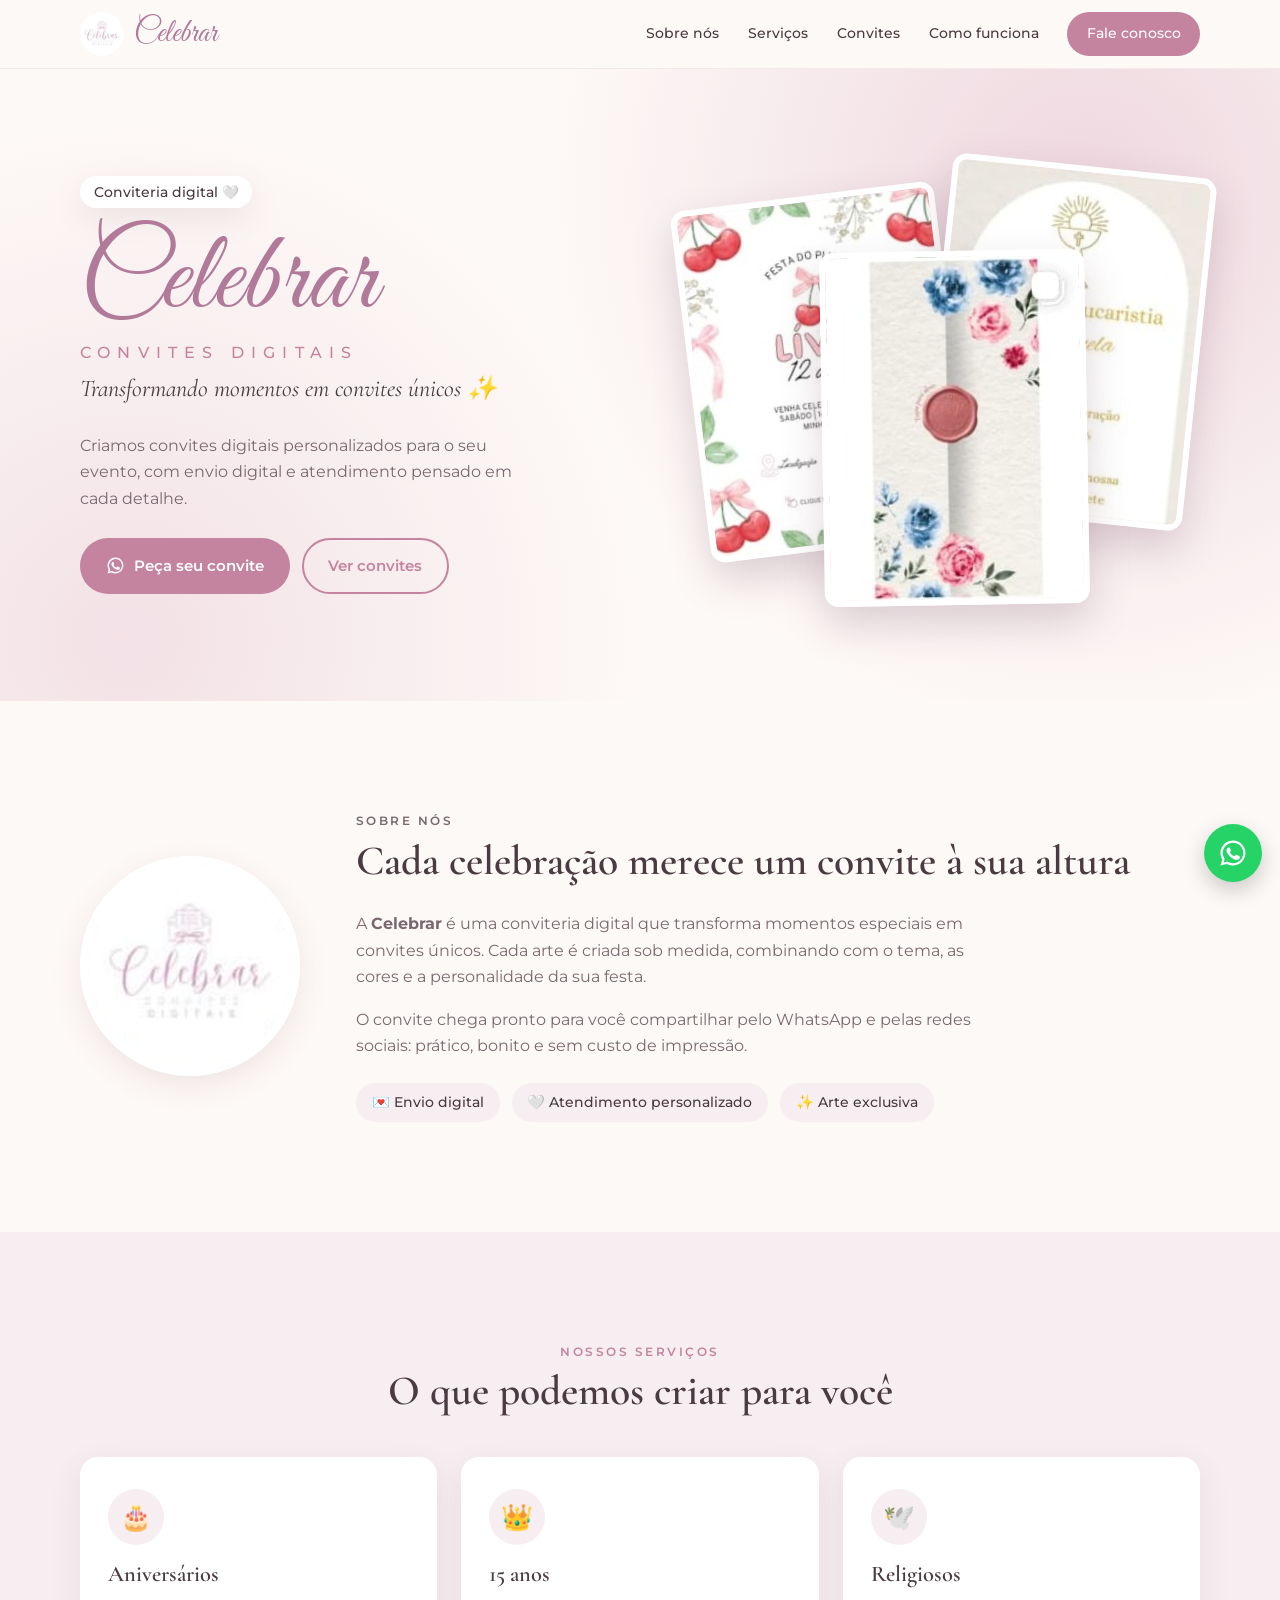
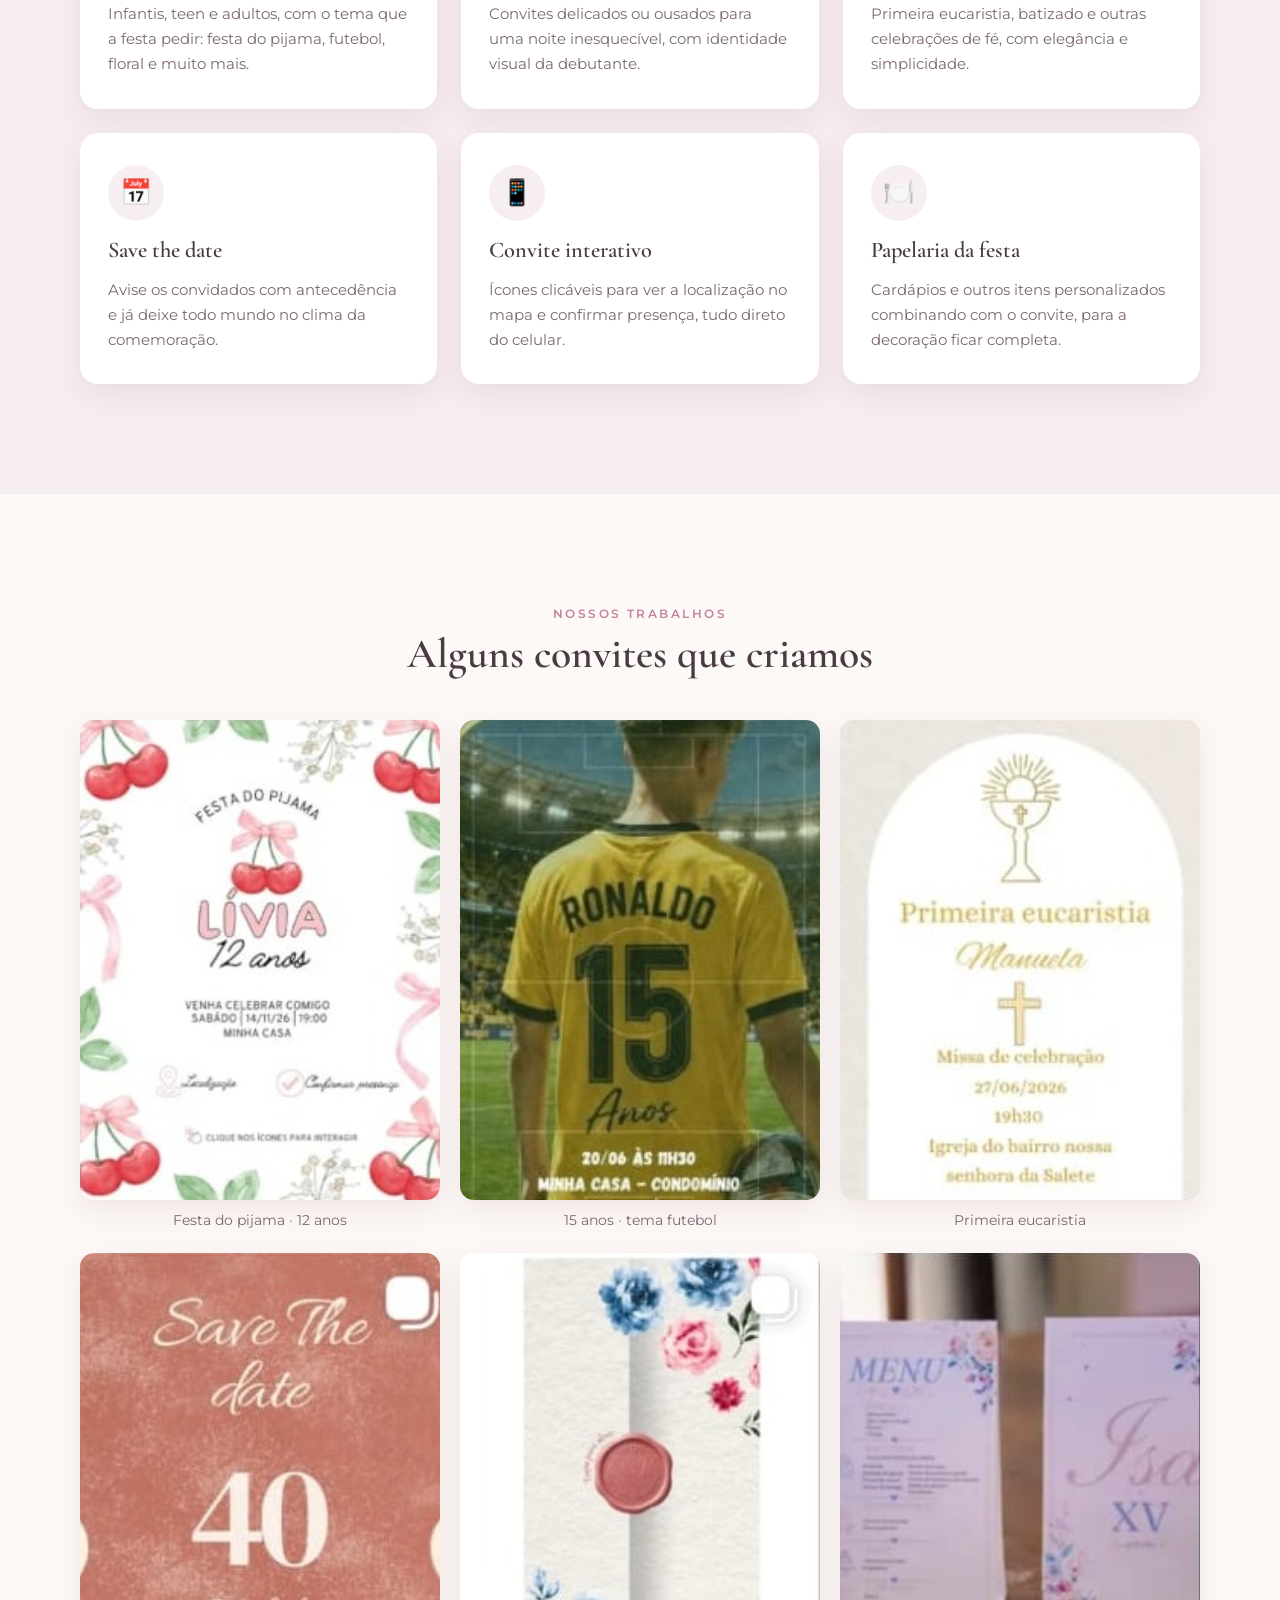
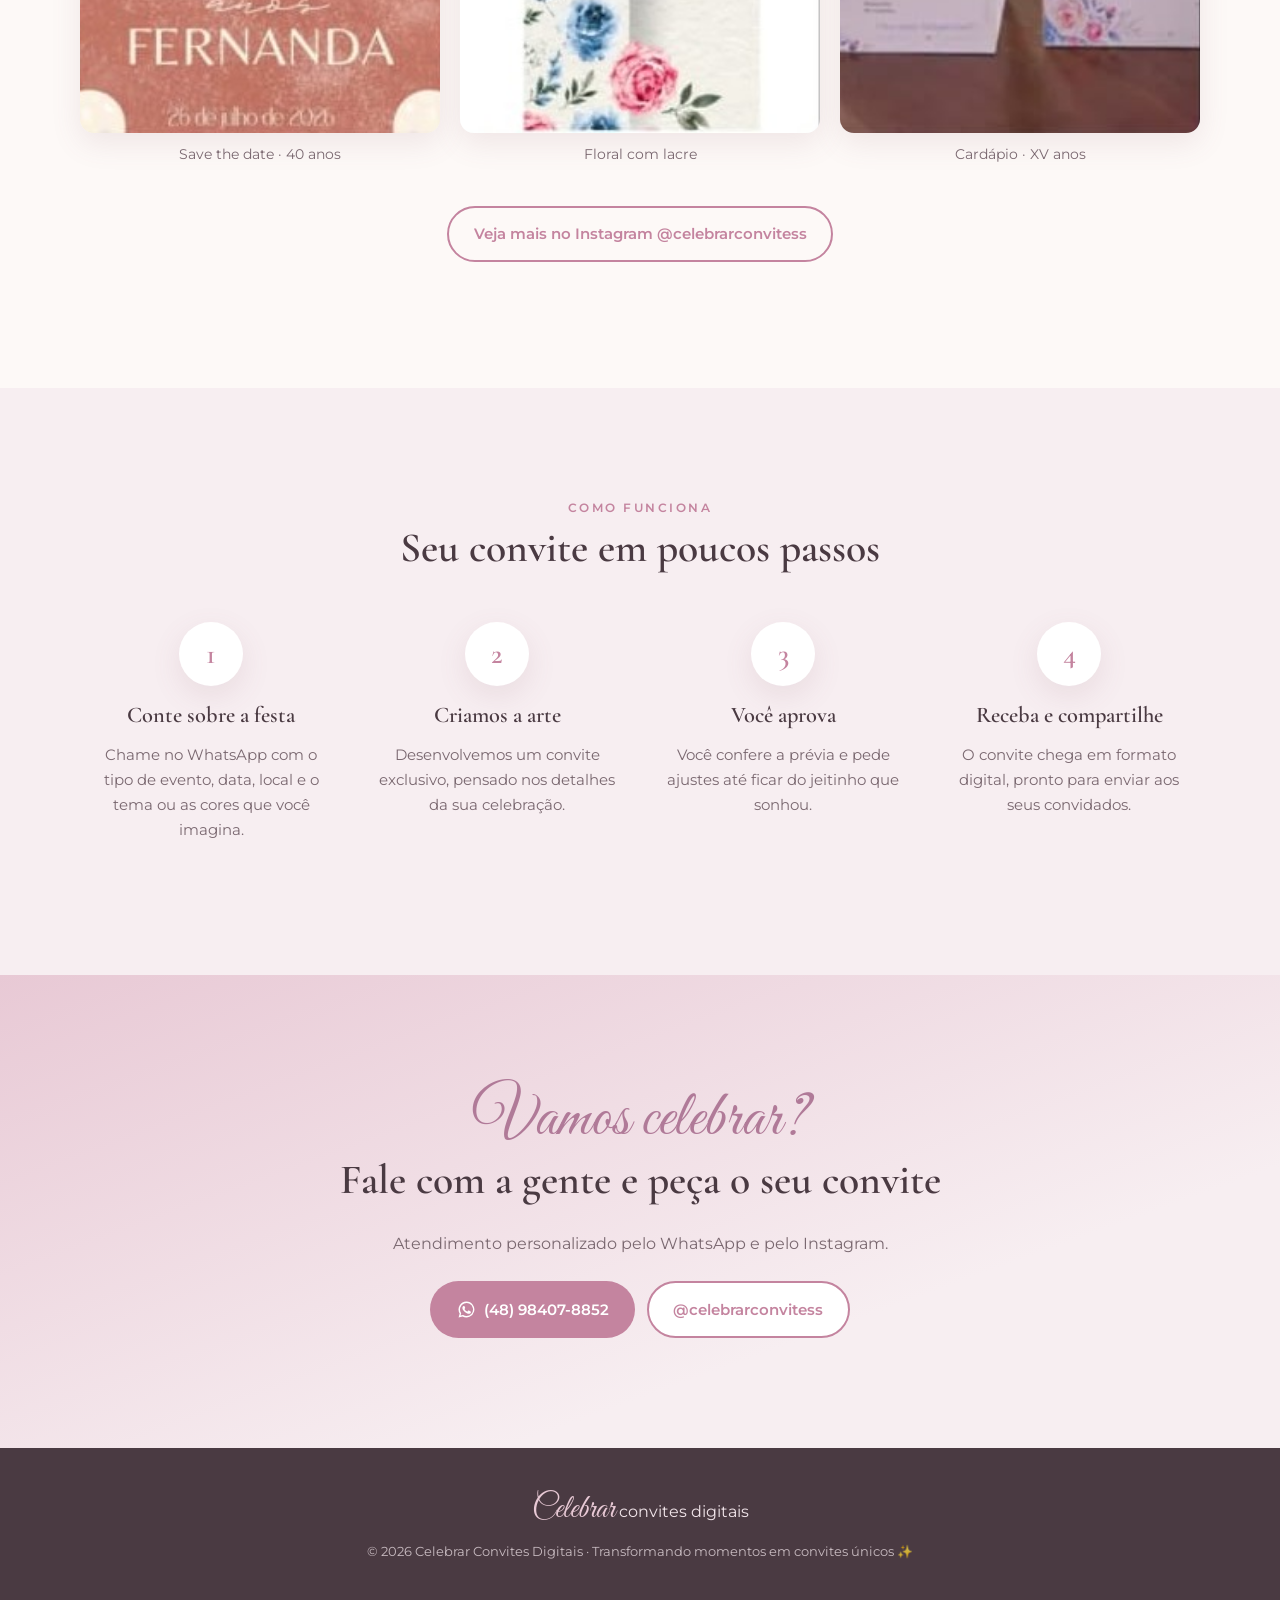
==== public/index.html @ 7afb7ab9 "Configura publicação na Cloudflare Move o site para public/ e adiciona wrangler.jsonc para servir os" ====
<!doctype html>
<html lang="pt-BR">
<head>
  <meta charset="utf-8">
  <meta name="viewport" content="width=device-width, initial-scale=1">
  <title>Celebrar Convites Digitais | Conviteria digital</title>
  <meta name="description" content="Celebrar Convites Digitais: transformando momentos em convites únicos. Convites digitais personalizados para aniversários, 15 anos, primeira eucaristia, save the date e mais. Envio digital e atendimento personalizado.">
  <meta property="og:title" content="Celebrar Convites Digitais">
  <meta property="og:description" content="Transformando momentos em convites únicos ✨ Envio digital | atendimento personalizado.">
  <meta property="og:image" content="assets/img/logo.jpg">
  <meta name="theme-color" content="#f7eef1">
  <link rel="icon" href="assets/img/logo.jpg">
  <link rel="preconnect" href="https://fonts.googleapis.com">
  <link rel="preconnect" href="https://fonts.gstatic.com" crossorigin>
  <link href="https://fonts.googleapis.com/css2?family=Great+Vibes&family=Cormorant+Garamond:ital,wght@0,500;0,600;1,500&family=Montserrat:wght@400;500;600&display=swap" rel="stylesheet">
  <link rel="stylesheet" href="assets/css/style.css">
</head>
<body>

<header class="topo" id="topo">
  <div class="container topo__inner">
    <a href="#inicio" class="marca" aria-label="Celebrar Convites Digitais - início">
      <img src="assets/img/logo.jpg" alt="" width="44" height="44">
      <span>Celebrar</span>
    </a>
    <button class="menu-btn" aria-label="Abrir menu" aria-expanded="false" aria-controls="menu">
      <span></span><span></span><span></span>
    </button>
    <nav id="menu" class="menu">
      <a href="#sobre">Sobre nós</a>
      <a href="#servicos">Serviços</a>
      <a href="#galeria">Convites</a>
      <a href="#como-funciona">Como funciona</a>
      <a href="#contato" class="btn btn--pequeno">Fale conosco</a>
    </nav>
  </div>
</header>

<main>

  <!-- INÍCIO -->
  <section class="hero" id="inicio">
    <div class="container hero__inner">
      <div class="hero__texto">
        <p class="selo">Conviteria digital 🤍</p>
        <h1>
          <span class="script">Celebrar</span>
          <span class="hero__sub">convites digitais</span>
        </h1>
        <p class="hero__frase">Transformando momentos em convites únicos ✨</p>
        <p class="hero__desc">Criamos convites digitais personalizados para o seu evento, com envio digital e atendimento pensado em cada detalhe.</p>
        <div class="hero__acoes">
          <a class="btn btn--whats js-whats" href="https://wa.me/5548984078852" target="_blank" rel="noopener">
            <svg viewBox="0 0 24 24" aria-hidden="true"><path d="M12 2a10 10 0 0 0-8.6 15.1L2 22l5-1.3A10 10 0 1 0 12 2Zm0 18.2a8.2 8.2 0 0 1-4.2-1.2l-.3-.2-3 .8.8-2.9-.2-.3A8.2 8.2 0 1 1 12 20.2Zm4.5-6.1c-.2-.1-1.5-.7-1.7-.8s-.4-.1-.6.1-.7.8-.8 1-.3.2-.5.1a6.7 6.7 0 0 1-3.3-2.9c-.3-.4.2-.4.7-1.4.1-.2 0-.3 0-.4l-.8-1.8c-.2-.5-.4-.4-.6-.4h-.5a1 1 0 0 0-.7.3 3 3 0 0 0-.9 2.2 5.2 5.2 0 0 0 1.1 2.7 11.8 11.8 0 0 0 4.5 4c1.7.7 2.3.8 3.2.6a2.7 2.7 0 0 0 1.8-1.2 2.2 2.2 0 0 0 .1-1.3c0-.1-.2-.2-.4-.3Z"/></svg>
            Peça seu convite
          </a>
          <a class="btn btn--contorno" href="#galeria">Ver convites</a>
        </div>
      </div>
      <div class="hero__visual" aria-hidden="true">
        <img class="hero__card hero__card--1" src="assets/img/festa-pijama-livia.jpg" alt="">
        <img class="hero__card hero__card--2" src="assets/img/eucaristia-manuela.jpg" alt="">
        <img class="hero__card hero__card--3" src="assets/img/convite-floral-lacre.jpg" alt="">
      </div>
    </div>
  </section>

  <!-- SOBRE -->
  <section class="secao" id="sobre">
    <div class="container sobre">
      <img class="sobre__logo" src="assets/img/logo.jpg" alt="Logo Celebrar Convites Digitais" width="220" height="220">
      <div>
        <p class="sobretitulo">Sobre nós</p>
        <h2>Cada celebração merece um convite à sua altura</h2>
        <p>A <strong>Celebrar</strong> é uma conviteria digital que transforma momentos especiais em convites únicos. Cada arte é criada sob medida, combinando com o tema, as cores e a personalidade da sua festa.</p>
        <p>O convite chega pronto para você compartilhar pelo WhatsApp e pelas redes sociais: prático, bonito e sem custo de impressão.</p>
        <ul class="destaques">
          <li><span>💌</span> Envio digital</li>
          <li><span>🤍</span> Atendimento personalizado</li>
          <li><span>✨</span> Arte exclusiva</li>
        </ul>
      </div>
    </div>
  </section>

  <!-- SERVIÇOS -->
  <section class="secao secao--rosa" id="servicos">
    <div class="container">
      <p class="sobretitulo centro">Nossos serviços</p>
      <h2 class="centro">O que podemos criar para você</h2>
      <div class="cards">
        <article class="card">
          <div class="card__icone">🎂</div>
          <h3>Aniversários</h3>
          <p>Infantis, teen e adultos, com o tema que a festa pedir: festa do pijama, futebol, floral e muito mais.</p>
        </article>
        <article class="card">
          <div class="card__icone">👑</div>
          <h3>15 anos</h3>
          <p>Convites delicados ou ousados para uma noite inesquecível, com identidade visual da debutante.</p>
        </article>
        <article class="card">
          <div class="card__icone">🕊️</div>
          <h3>Religiosos</h3>
          <p>Primeira eucaristia, batizado e outras celebrações de fé, com elegância e simplicidade.</p>
        </article>
        <article class="card">
          <div class="card__icone">📅</div>
          <h3>Save the date</h3>
          <p>Avise os convidados com antecedência e já deixe todo mundo no clima da comemoração.</p>
        </article>
        <article class="card">
          <div class="card__icone">📱</div>
          <h3>Convite interativo</h3>
          <p>Ícones clicáveis para ver a localização no mapa e confirmar presença, tudo direto do celular.</p>
        </article>
        <article class="card">
          <div class="card__icone">🍽️</div>
          <h3>Papelaria da festa</h3>
          <p>Cardápios e outros itens personalizados combinando com o convite, para a decoração ficar completa.</p>
        </article>
      </div>
    </div>
  </section>

  <!-- GALERIA -->
  <section class="secao" id="galeria">
    <div class="container">
      <p class="sobretitulo centro">Nossos trabalhos</p>
      <h2 class="centro">Alguns convites que criamos</h2>
      <div class="galeria">
        <figure><img src="assets/img/festa-pijama-livia.jpg" alt="Convite de festa do pijama da Lívia, 12 anos, com tema de cerejas e laços" loading="lazy"><figcaption>Festa do pijama · 12 anos</figcaption></figure>
        <figure><img src="assets/img/15-anos-futebol.jpg" alt="Convite de 15 anos com tema de futebol, camisa amarela número 15" loading="lazy"><figcaption>15 anos · tema futebol</figcaption></figure>
        <figure><img src="assets/img/eucaristia-manuela.jpg" alt="Convite de primeira eucaristia da Manuela em tons de dourado" loading="lazy"><figcaption>Primeira eucaristia</figcaption></figure>
        <figure><img src="assets/img/save-the-date-40-fernanda.jpg" alt="Save the date de 40 anos da Fernanda em tom terracota" loading="lazy"><figcaption>Save the date · 40 anos</figcaption></figure>
        <figure><img src="assets/img/convite-floral-lacre.jpg" alt="Convite floral com rosas azuis e rosas e lacre de cera" loading="lazy"><figcaption>Floral com lacre</figcaption></figure>
        <figure><img src="assets/img/menu-xv-isa.jpg" alt="Cardápio personalizado de festa de XV anos com flores" loading="lazy"><figcaption>Cardápio · XV anos</figcaption></figure>
      </div>
      <p class="centro galeria__mais">
        <a class="btn btn--contorno" href="https://www.instagram.com/celebrarconvitess/" target="_blank" rel="noopener">Veja mais no Instagram @celebrarconvitess</a>
      </p>
    </div>
  </section>

  <!-- COMO FUNCIONA -->
  <section class="secao secao--rosa" id="como-funciona">
    <div class="container">
      <p class="sobretitulo centro">Como funciona</p>
      <h2 class="centro">Seu convite em poucos passos</h2>
      <ol class="passos">
        <li>
          <span class="passos__num">1</span>
          <h3>Conte sobre a festa</h3>
          <p>Chame no WhatsApp com o tipo de evento, data, local e o tema ou as cores que você imagina.</p>
        </li>
        <li>
          <span class="passos__num">2</span>
          <h3>Criamos a arte</h3>
          <p>Desenvolvemos um convite exclusivo, pensado nos detalhes da sua celebração.</p>
        </li>
        <li>
          <span class="passos__num">3</span>
          <h3>Você aprova</h3>
          <p>Você confere a prévia e pede ajustes até ficar do jeitinho que sonhou.</p>
        </li>
        <li>
          <span class="passos__num">4</span>
          <h3>Receba e compartilhe</h3>
          <p>O convite chega em formato digital, pronto para enviar aos seus convidados.</p>
        </li>
      </ol>
    </div>
  </section>

  <!-- CONTATO -->
  <section class="secao contato" id="contato">
    <div class="container contato__inner">
      <span class="script contato__script">Vamos celebrar?</span>
      <h2>Fale com a gente e peça o seu convite</h2>
      <p>Atendimento personalizado pelo WhatsApp e pelo Instagram.</p>
      <div class="contato__acoes">
        <a class="btn btn--whats js-whats" href="https://wa.me/5548984078852" target="_blank" rel="noopener">
          <svg viewBox="0 0 24 24" aria-hidden="true"><path d="M12 2a10 10 0 0 0-8.6 15.1L2 22l5-1.3A10 10 0 1 0 12 2Zm0 18.2a8.2 8.2 0 0 1-4.2-1.2l-.3-.2-3 .8.8-2.9-.2-.3A8.2 8.2 0 1 1 12 20.2Zm4.5-6.1c-.2-.1-1.5-.7-1.7-.8s-.4-.1-.6.1-.7.8-.8 1-.3.2-.5.1a6.7 6.7 0 0 1-3.3-2.9c-.3-.4.2-.4.7-1.4.1-.2 0-.3 0-.4l-.8-1.8c-.2-.5-.4-.4-.6-.4h-.5a1 1 0 0 0-.7.3 3 3 0 0 0-.9 2.2 5.2 5.2 0 0 0 1.1 2.7 11.8 11.8 0 0 0 4.5 4c1.7.7 2.3.8 3.2.6a2.7 2.7 0 0 0 1.8-1.2 2.2 2.2 0 0 0 .1-1.3c0-.1-.2-.2-.4-.3Z"/></svg>
          (48) 98407-8852
        </a>
        <a class="btn btn--contorno" href="https://www.instagram.com/celebrarconvitess/" target="_blank" rel="noopener">@celebrarconvitess</a>
      </div>
    </div>
  </section>

</main>

<footer class="rodape">
  <div class="container">
    <p><span class="script">Celebrar</span> convites digitais</p>
    <p class="rodape__peq">© <span id="ano">2026</span> Celebrar Convites Digitais · Transformando momentos em convites únicos ✨</p>
  </div>
</footer>

<a class="whats-flutuante js-whats" href="https://wa.me/5548984078852" target="_blank" rel="noopener" aria-label="Fale conosco pelo WhatsApp">
  <svg viewBox="0 0 24 24" aria-hidden="true"><path d="M12 2a10 10 0 0 0-8.6 15.1L2 22l5-1.3A10 10 0 1 0 12 2Zm0 18.2a8.2 8.2 0 0 1-4.2-1.2l-.3-.2-3 .8.8-2.9-.2-.3A8.2 8.2 0 1 1 12 20.2Zm4.5-6.1c-.2-.1-1.5-.7-1.7-.8s-.4-.1-.6.1-.7.8-.8 1-.3.2-.5.1a6.7 6.7 0 0 1-3.3-2.9c-.3-.4.2-.4.7-1.4.1-.2 0-.3 0-.4l-.8-1.8c-.2-.5-.4-.4-.6-.4h-.5a1 1 0 0 0-.7.3 3 3 0 0 0-.9 2.2 5.2 5.2 0 0 0 1.1 2.7 11.8 11.8 0 0 0 4.5 4c1.7.7 2.3.8 3.2.6a2.7 2.7 0 0 0 1.8-1.2 2.2 2.2 0 0 0 .1-1.3c0-.1-.2-.2-.4-.3Z"/></svg>
</a>

<div class="lightbox" hidden>
  <button class="lightbox__fechar" aria-label="Fechar">×</button>
  <img alt="">
</div>

<script src="assets/js/main.js"></script>
</body>
</html>
---- public/assets/css/style.css ----
:root {
  --creme: #fdf9f7;
  --rosa-claro: #f7eef1;
  --rosa: #e8c9d5;
  --rosa-forte: #c4849f;
  --lilas: #b07a98;
  --texto: #4a3a42;
  --texto-suave: #7a6870;
  --branco: #ffffff;
  --whats: #25d366;
  --sombra: 0 10px 30px rgba(140, 90, 110, .12);
  --raio: 18px;
  --fonte-script: "Great Vibes", cursive;
  --fonte-titulo: "Cormorant Garamond", Georgia, serif;
  --fonte-texto: "Montserrat", system-ui, sans-serif;
}

*, *::before, *::after { box-sizing: border-box; }
html { scroll-behavior: smooth; scroll-padding-top: 76px; }
body {
  margin: 0;
  font-family: var(--fonte-texto);
  color: var(--texto);
  background: var(--creme);
  line-height: 1.65;
  -webkit-font-smoothing: antialiased;
}
img { max-width: 100%; display: block; }
a { color: inherit; }
h1, h2, h3 { font-family: var(--fonte-titulo); font-weight: 600; line-height: 1.2; margin: 0 0 .6em; }
h2 { font-size: clamp(1.9rem, 4vw, 2.6rem); }
h3 { font-size: 1.4rem; }
p { margin: 0 0 1em; }

.container { width: min(1120px, 100% - 32px); margin-inline: auto; }
.centro { text-align: center; }
.script { font-family: var(--fonte-script); font-weight: 400; color: var(--lilas); }
.sobretitulo {
  text-transform: uppercase; letter-spacing: .2em; font-size: .78rem;
  font-weight: 600; color: var(--rosa-forte); margin-bottom: .4em;
}

/* Botões */
.btn {
  display: inline-flex; align-items: center; gap: .55em;
  padding: .9em 1.6em; border-radius: 999px; font-weight: 600; font-size: .95rem;
  text-decoration: none; border: 2px solid transparent; cursor: pointer;
  transition: transform .2s, box-shadow .2s, background .2s, color .2s;
}
.btn:hover { transform: translateY(-2px); box-shadow: var(--sombra); }
.btn svg { width: 1.25em; height: 1.25em; fill: currentColor; }
.btn--whats { background: var(--rosa-forte); color: var(--branco); }
.btn--whats:hover { background: var(--lilas); }
.btn--contorno { border-color: var(--rosa-forte); color: var(--rosa-forte); background: transparent; }
.btn--contorno:hover { background: var(--rosa-forte); color: var(--branco); }
.btn--pequeno { padding: .55em 1.2em; font-size: .85rem; background: var(--rosa-forte); color: var(--branco) !important; }

/* Topo */
.topo {
  position: sticky; top: 0; z-index: 50;
  background: rgba(253, 249, 247, .9); backdrop-filter: blur(10px);
  border-bottom: 1px solid rgba(196, 132, 159, .15);
}
.topo__inner { display: flex; align-items: center; justify-content: space-between; height: 68px; }
.marca { display: flex; align-items: center; gap: .6rem; text-decoration: none; }
.marca img { width: 44px; height: 44px; border-radius: 50%; object-fit: cover; }
.marca span { font-family: var(--fonte-script); font-size: 2rem; color: var(--lilas); line-height: 1; }
.menu { display: flex; align-items: center; gap: 1.8rem; }
.menu a { text-decoration: none; font-size: .9rem; font-weight: 500; }
.menu a:not(.btn):hover { color: var(--rosa-forte); }
.menu-btn { display: none; background: none; border: 0; padding: 8px; cursor: pointer; }
.menu-btn span { display: block; width: 24px; height: 2px; margin: 5px 0; background: var(--texto); transition: transform .25s, opacity .25s; }

/* Hero */
.hero {
  background:
    radial-gradient(circle at 85% 20%, rgba(232, 201, 213, .7), transparent 45%),
    radial-gradient(circle at 10% 90%, rgba(232, 201, 213, .5), transparent 40%),
    var(--creme);
  padding: clamp(48px, 8vw, 96px) 0;
  overflow: hidden;
}
.hero__inner { display: grid; grid-template-columns: 1.1fr 1fr; gap: 48px; align-items: center; }
.selo {
  display: inline-block; background: var(--branco); padding: .35em 1em; border-radius: 999px;
  font-size: .85rem; font-weight: 500; box-shadow: var(--sombra);
}
.hero h1 { margin: .2em 0 .3em; }
.hero h1 .script { display: block; font-size: clamp(4rem, 11vw, 7rem); line-height: 1; }
.hero__sub {
  display: block; font-family: var(--fonte-texto); font-size: clamp(.85rem, 2vw, 1rem);
  letter-spacing: .45em; text-transform: uppercase; color: var(--rosa-forte); font-weight: 500;
  margin-top: .3em;
}
.hero__frase { font-family: var(--fonte-titulo); font-style: italic; font-size: 1.5rem; }
.hero__desc { color: var(--texto-suave); max-width: 460px; }
.hero__acoes { display: flex; flex-wrap: wrap; gap: 12px; margin-top: 1.6em; }
.hero__visual { position: relative; height: 440px; }
.hero__card {
  position: absolute; width: 52%; border-radius: 14px; box-shadow: 0 18px 40px rgba(110, 70, 90, .22);
  border: 6px solid var(--branco); object-fit: cover; aspect-ratio: 3 / 4;
}
.hero__card--1 { left: 0; top: 30px; transform: rotate(-7deg); }
.hero__card--2 { right: 0; top: 0; transform: rotate(6deg); }
.hero__card--3 { left: 26%; bottom: 0; transform: rotate(-1deg); z-index: 2; }

/* Seções */
.secao { padding: clamp(64px, 9vw, 110px) 0; }
.secao--rosa { background: var(--rosa-claro); }

.sobre { display: grid; grid-template-columns: auto 1fr; gap: 56px; align-items: center; }
.sobre__logo { width: 220px; height: 220px; border-radius: 50%; object-fit: cover; box-shadow: var(--sombra); border: 8px solid var(--branco); }
.sobre p { color: var(--texto-suave); max-width: 620px; }
.destaques { list-style: none; padding: 0; margin: 1.5em 0 0; display: flex; flex-wrap: wrap; gap: 12px; }
.destaques li { background: var(--rosa-claro); padding: .5em 1.1em; border-radius: 999px; font-size: .9rem; font-weight: 500; }

.cards { display: grid; grid-template-columns: repeat(3, 1fr); gap: 24px; margin-top: 40px; }
.card {
  background: var(--branco); border-radius: var(--raio); padding: 32px 28px; box-shadow: var(--sombra);
  transition: transform .25s;
}
.card:hover { transform: translateY(-4px); }
.card__icone {
  width: 56px; height: 56px; display: grid; place-items: center; font-size: 1.6rem;
  border-radius: 50%; background: var(--rosa-claro); margin-bottom: 16px;
}
.card p { color: var(--texto-suave); font-size: .95rem; margin: 0; }

.galeria { display: grid; grid-template-columns: repeat(3, 1fr); gap: 20px; margin-top: 40px; }
.galeria figure { margin: 0; cursor: zoom-in; }
.galeria img {
  width: 100%; aspect-ratio: 3 / 4; object-fit: cover; border-radius: 14px;
  box-shadow: var(--sombra); transition: transform .3s;
}
.galeria figure:hover img { transform: scale(1.02); }
.galeria figcaption { text-align: center; font-size: .88rem; color: var(--texto-suave); margin-top: .7em; }
.galeria__mais { margin-top: 40px; }

.passos { list-style: none; padding: 0; margin: 40px 0 0; display: grid; grid-template-columns: repeat(4, 1fr); gap: 24px; counter-reset: p; }
.passos li { text-align: center; padding: 8px 12px; }
.passos__num {
  display: grid; place-items: center; width: 64px; height: 64px; margin: 0 auto 16px;
  border-radius: 50%; background: var(--branco); color: var(--rosa-forte);
  font-family: var(--fonte-titulo); font-size: 1.8rem; font-weight: 600; box-shadow: var(--sombra);
}
.passos p { color: var(--texto-suave); font-size: .95rem; }

.contato { text-align: center; background: linear-gradient(160deg, var(--rosa) 0%, var(--rosa-claro) 70%); }
.contato__script { display: block; font-size: clamp(2.8rem, 7vw, 4rem); line-height: 1.1; }
.contato p { color: var(--texto-suave); }
.contato__acoes { display: flex; flex-wrap: wrap; gap: 12px; justify-content: center; margin-top: 1.5em; }
.contato .btn--contorno { background: var(--branco); }
.contato .btn--contorno:hover { background: var(--rosa-forte); }

.rodape { background: var(--texto); color: #f2e6eb; text-align: center; padding: 36px 0; }
.rodape .script { color: var(--rosa); font-size: 2rem; }
.rodape p { margin: 0 0 .3em; }
.rodape__peq { font-size: .8rem; opacity: .75; }

.whats-flutuante {
  position: fixed; right: 18px; bottom: 18px; z-index: 60;
  width: 58px; height: 58px; border-radius: 50%; display: grid; place-items: center;
  background: var(--whats); box-shadow: 0 8px 22px rgba(0, 0, 0, .2); transition: transform .2s;
}
.whats-flutuante:hover { transform: scale(1.08); }
.whats-flutuante svg { width: 30px; height: 30px; fill: #fff; }

.lightbox {
  position: fixed; inset: 0; z-index: 100; background: rgba(40, 25, 32, .85);
  display: grid; place-items: center; padding: 24px;
}
.lightbox[hidden] { display: none; }
.lightbox img { max-height: 88vh; max-width: min(92vw, 520px); border-radius: 12px; }
.lightbox__fechar {
  position: absolute; top: 14px; right: 18px; background: none; border: 0; color: #fff;
  font-size: 2.6rem; line-height: 1; cursor: pointer;
}

/* Animação ao rolar */
.revelar { opacity: 0; transform: translateY(24px); transition: opacity .7s ease, transform .7s ease; }
.revelar.visivel { opacity: 1; transform: none; }
@media (prefers-reduced-motion: reduce) {
  html { scroll-behavior: auto; }
  .revelar { opacity: 1; transform: none; transition: none; }
}

/* Responsivo */
@media (max-width: 900px) {
  .hero__inner { grid-template-columns: 1fr; text-align: center; }
  .hero__desc { margin-inline: auto; }
  .hero__acoes { justify-content: center; }
  .hero__visual { height: 360px; max-width: 420px; width: 100%; margin-inline: auto; }
  .sobre { grid-template-columns: 1fr; text-align: center; gap: 32px; }
  .sobre__logo { margin-inline: auto; width: 180px; height: 180px; }
  .sobre p { margin-inline: auto; }
  .destaques { justify-content: center; }
  .cards { grid-template-columns: repeat(2, 1fr); }
  .passos { grid-template-columns: repeat(2, 1fr); }
}
@media (max-width: 760px) {
  .menu-btn { display: block; }
  .menu {
    position: absolute; top: 68px; left: 0; right: 0; flex-direction: column; gap: 0;
    background: var(--creme); border-bottom: 1px solid rgba(196, 132, 159, .2);
    padding: 8px 16px 20px; display: none;
  }
  .menu.aberto { display: flex; }
  .menu a { padding: 12px 0; width: 100%; text-align: center; }
  .menu .btn--pequeno { width: auto; margin-top: 8px; padding: .7em 1.6em; }
  .menu-btn[aria-expanded="true"] span:nth-child(1) { transform: translateY(7px) rotate(45deg); }
  .menu-btn[aria-expanded="true"] span:nth-child(2) { opacity: 0; }
  .menu-btn[aria-expanded="true"] span:nth-child(3) { transform: translateY(-7px) rotate(-45deg); }
}
@media (max-width: 560px) {
  .cards { grid-template-columns: 1fr; }
  .galeria { grid-template-columns: repeat(2, 1fr); gap: 12px; }
  .passos { grid-template-columns: 1fr; }
  .hero__visual { height: 300px; }
}
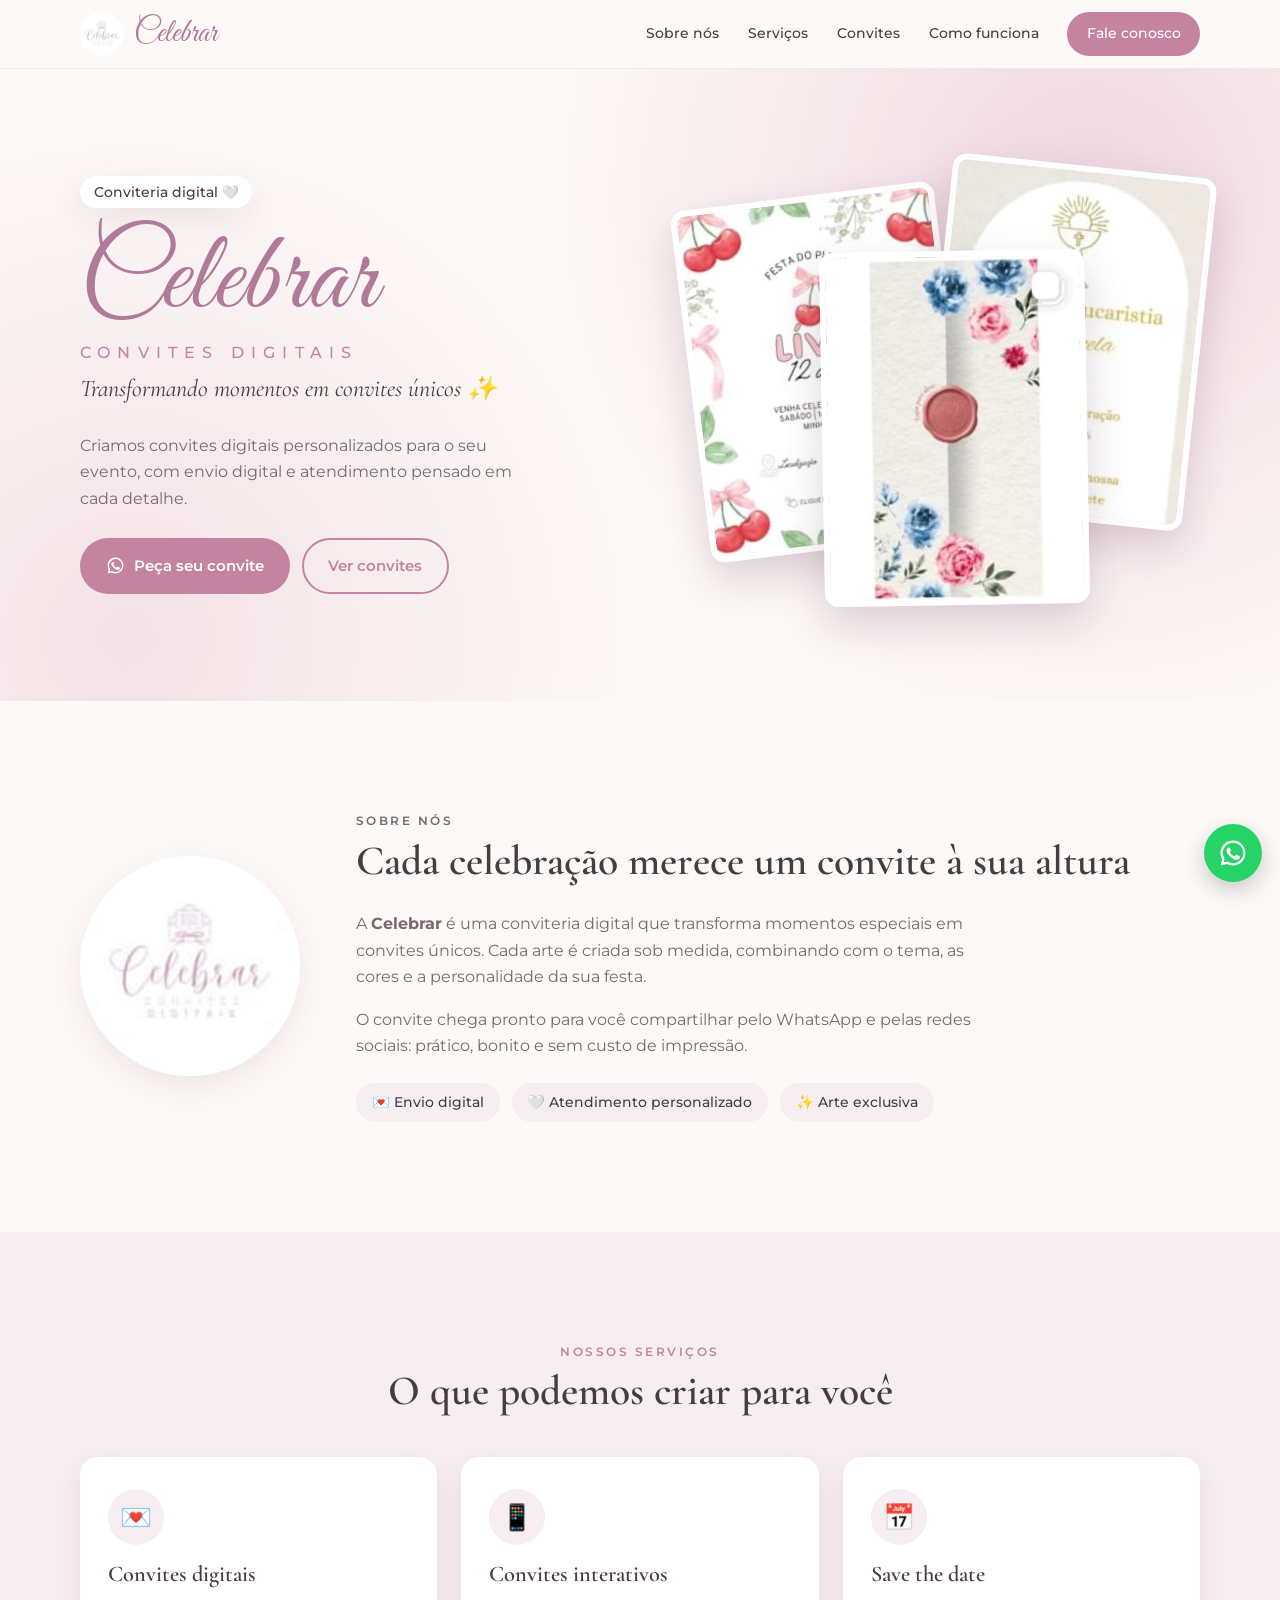
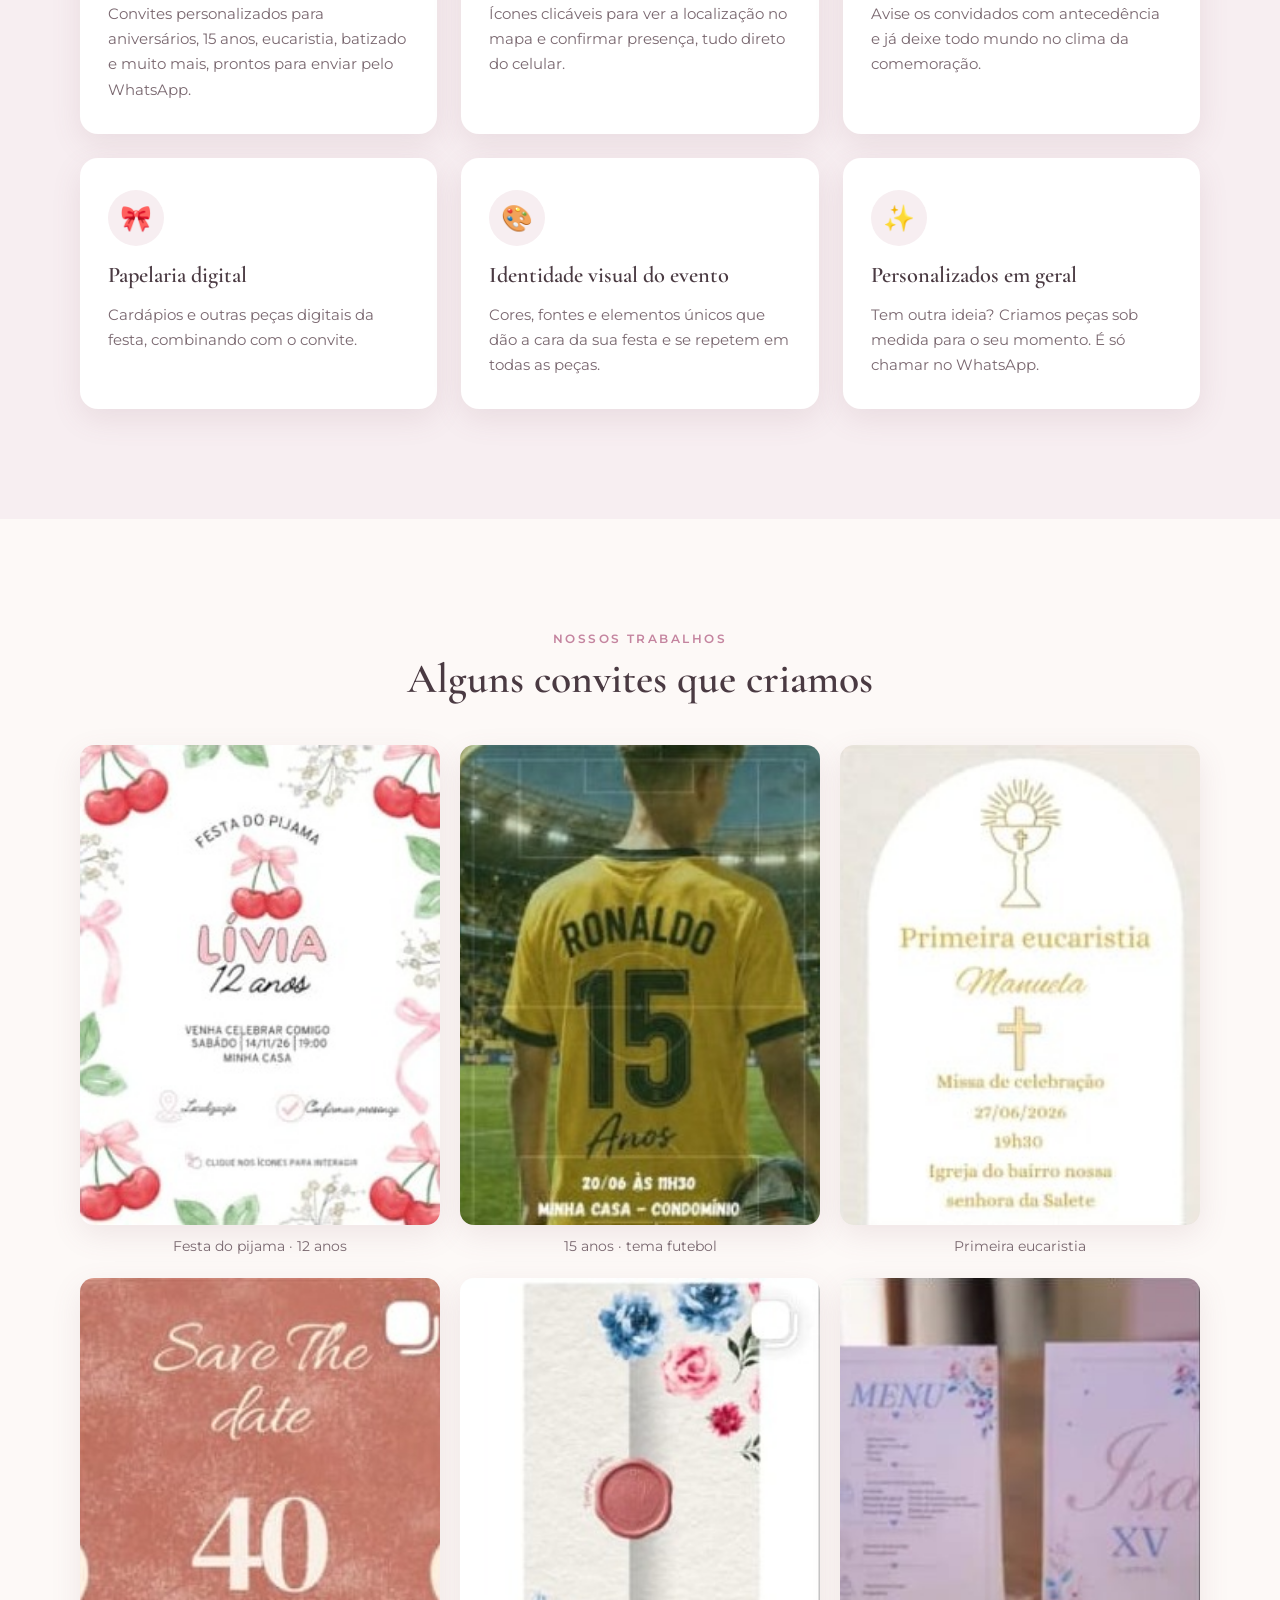
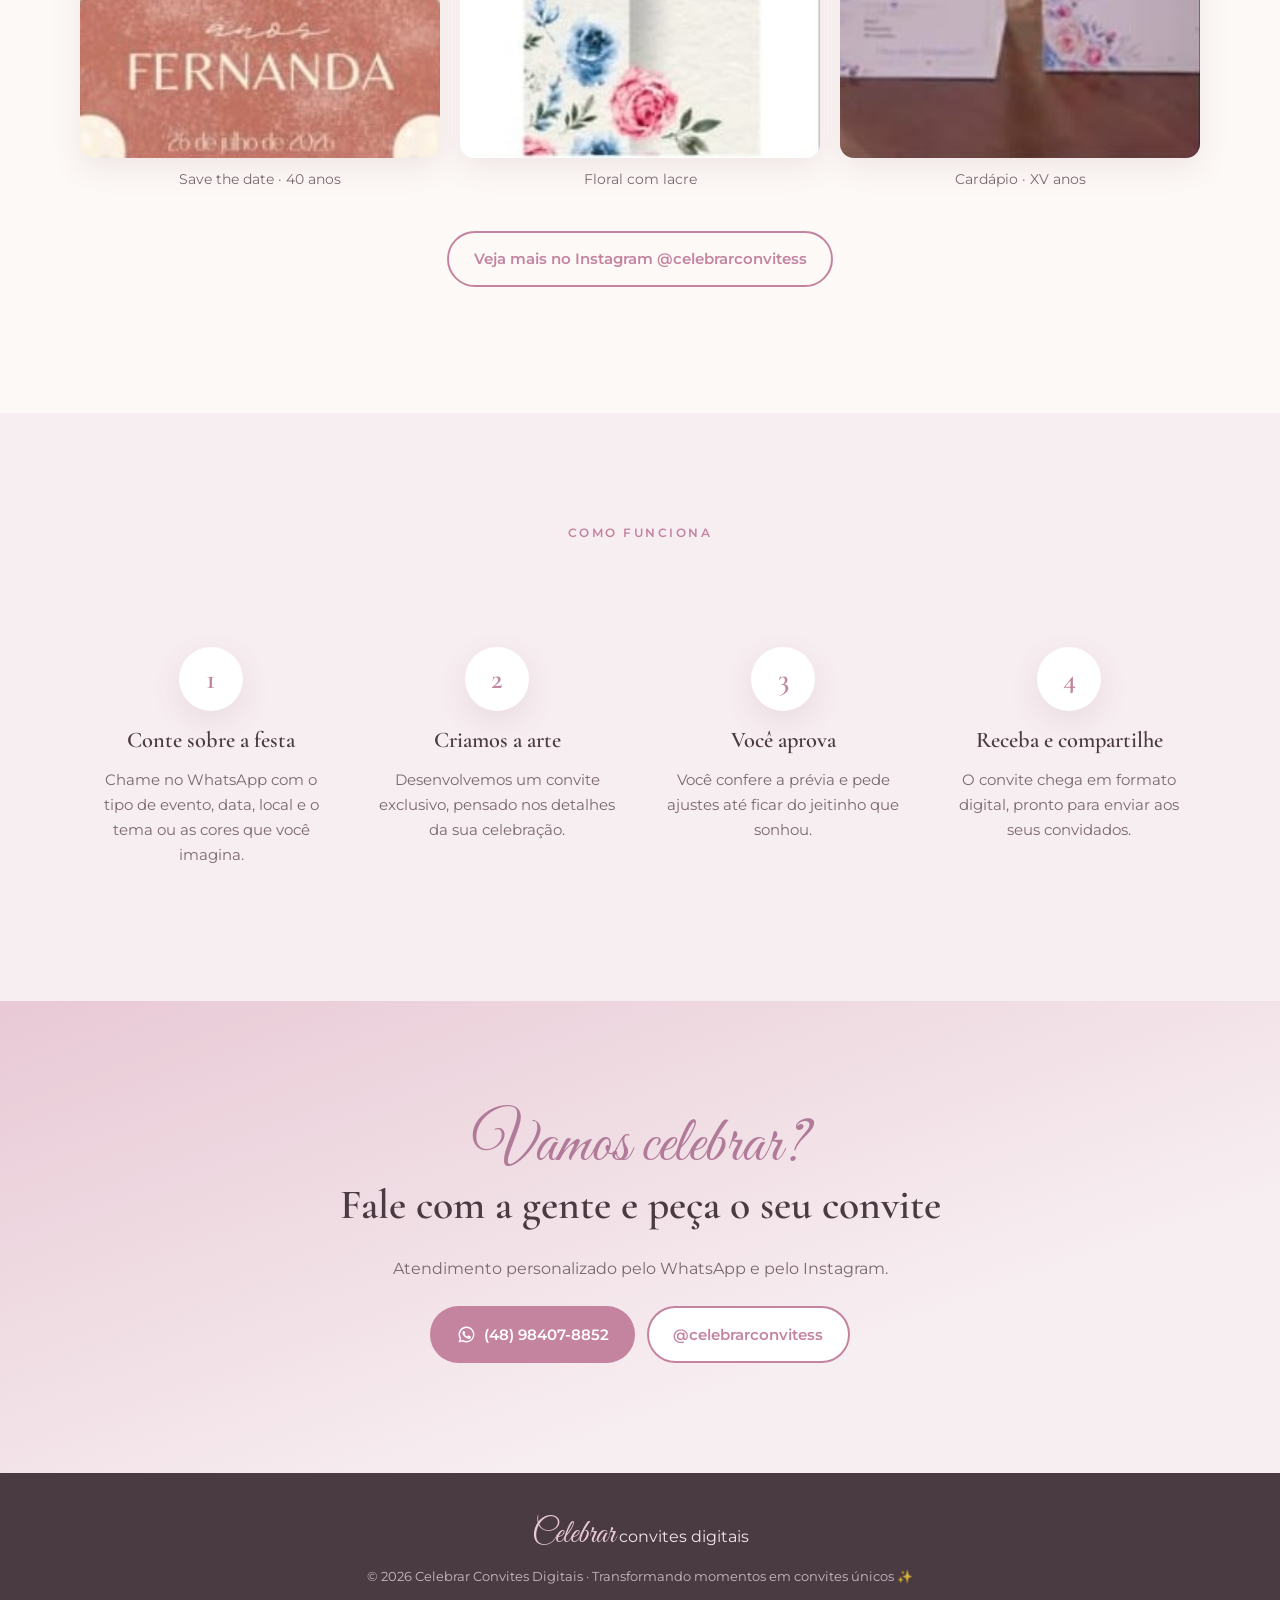
==== commit f140db65: "Atualiza seção de serviços Novos serviços: convites digitais, convites interativos, save the date, p" ====
--- a/public/index.html
+++ b/public/index.html
@@ -90,19 +90,14 @@
       <h2 class="centro">O que podemos criar para você</h2>
       <div class="cards">
         <article class="card">
-          <div class="card__icone">🎂</div>
-          <h3>Aniversários</h3>
-          <p>Infantis, teen e adultos, com o tema que a festa pedir: festa do pijama, futebol, floral e muito mais.</p>
-        </article>
-        <article class="card">
-          <div class="card__icone">👑</div>
-          <h3>15 anos</h3>
-          <p>Convites delicados ou ousados para uma noite inesquecível, com identidade visual da debutante.</p>
-        </article>
-        <article class="card">
-          <div class="card__icone">🕊️</div>
-          <h3>Religiosos</h3>
-          <p>Primeira eucaristia, batizado e outras celebrações de fé, com elegância e simplicidade.</p>
+          <div class="card__icone">💌</div>
+          <h3>Convites digitais</h3>
+          <p>Convites personalizados para aniversários, 15 anos, eucaristia, batizado e muito mais, prontos para enviar pelo WhatsApp.</p>
+        </article>
+        <article class="card">
+          <div class="card__icone">📱</div>
+          <h3>Convites interativos</h3>
+          <p>Ícones clicáveis para ver a localização no mapa e confirmar presença, tudo direto do celular.</p>
         </article>
         <article class="card">
           <div class="card__icone">📅</div>
@@ -110,14 +105,19 @@
           <p>Avise os convidados com antecedência e já deixe todo mundo no clima da comemoração.</p>
         </article>
         <article class="card">
-          <div class="card__icone">📱</div>
-          <h3>Convite interativo</h3>
-          <p>Ícones clicáveis para ver a localização no mapa e confirmar presença, tudo direto do celular.</p>
-        </article>
-        <article class="card">
-          <div class="card__icone">🍽️</div>
-          <h3>Papelaria da festa</h3>
-          <p>Cardápios e outros itens personalizados combinando com o convite, para a decoração ficar completa.</p>
+          <div class="card__icone">🎀</div>
+          <h3>Papelaria digital</h3>
+          <p>Cardápios e outras peças digitais da festa, combinando com o convite.</p>
+        </article>
+        <article class="card">
+          <div class="card__icone">🎨</div>
+          <h3>Identidade visual do evento</h3>
+          <p>Cores, fontes e elementos únicos que dão a cara da sua festa e se repetem em todas as peças.</p>
+        </article>
+        <article class="card">
+          <div class="card__icone">✨</div>
+          <h3>Personalizados em geral</h3>
+          <p>Tem outra ideia? Criamos peças sob medida para o seu momento. É só chamar no WhatsApp.</p>
         </article>
       </div>
     </div>
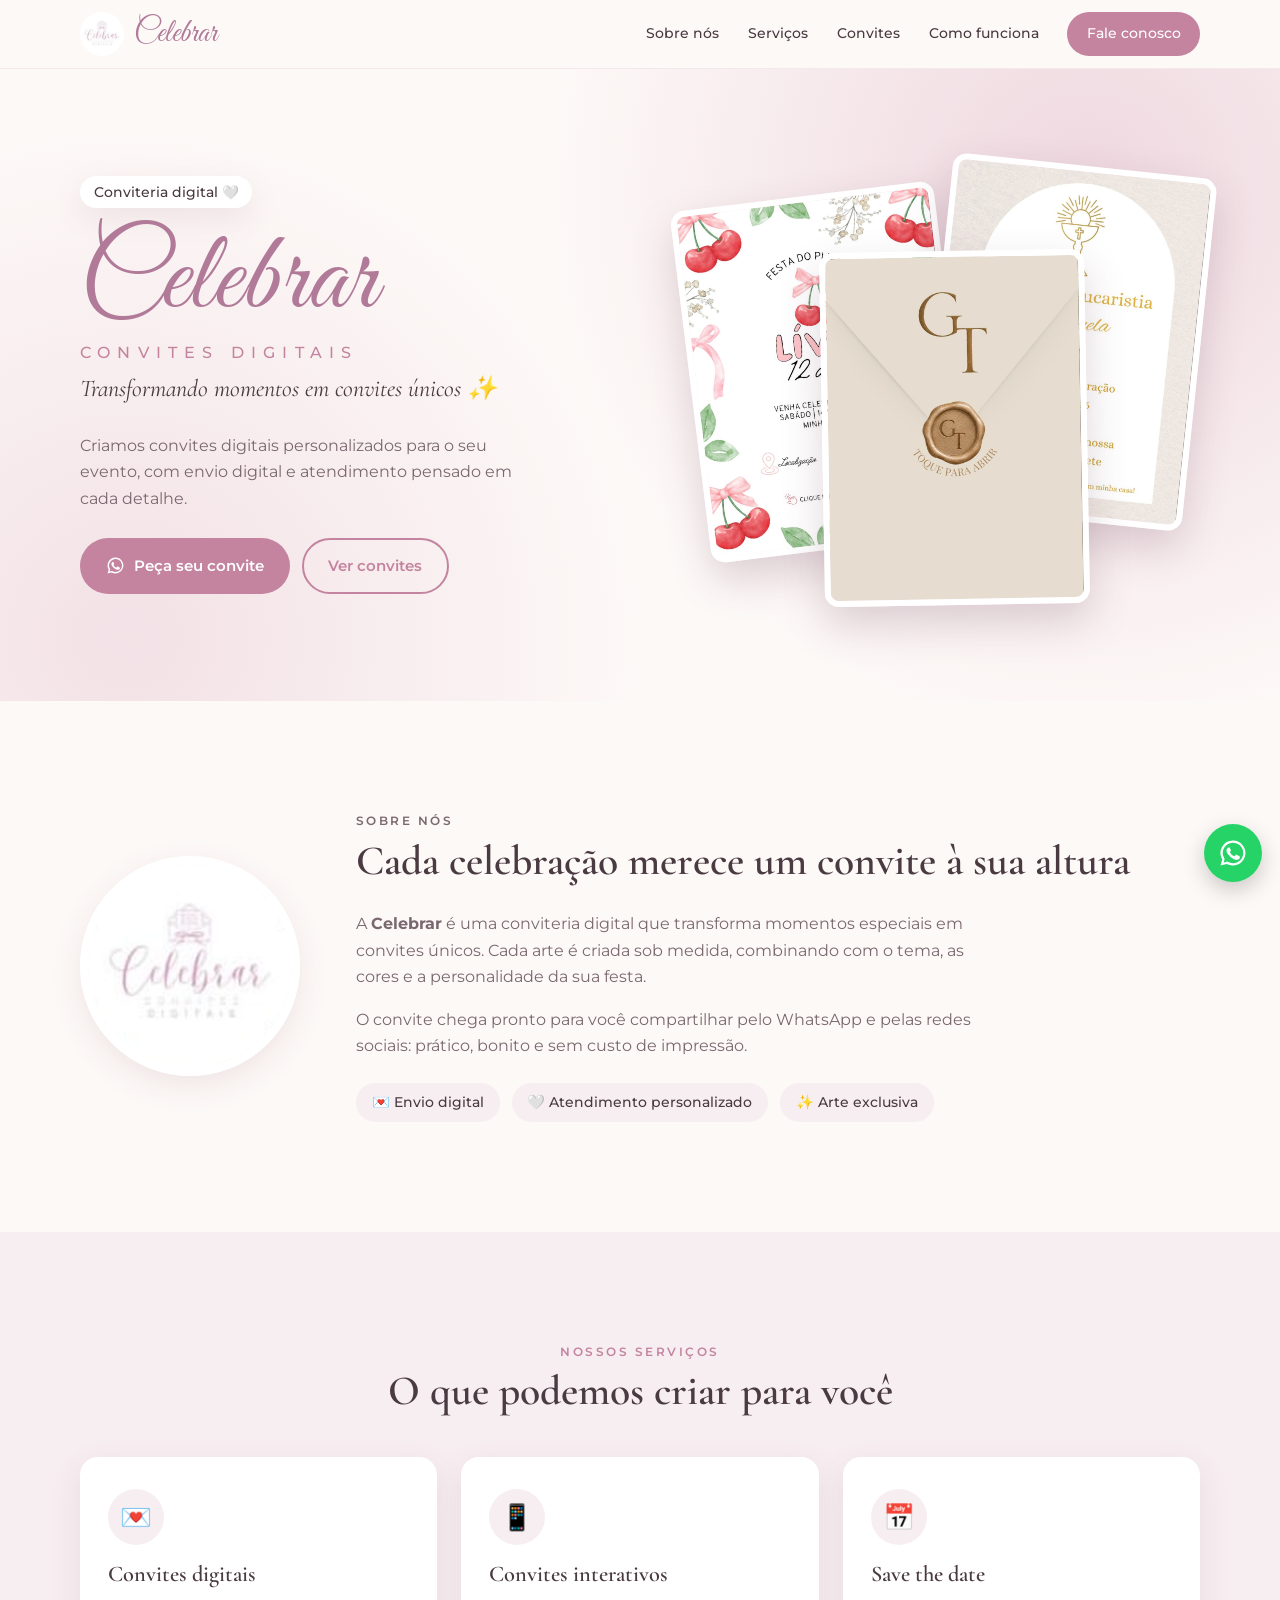
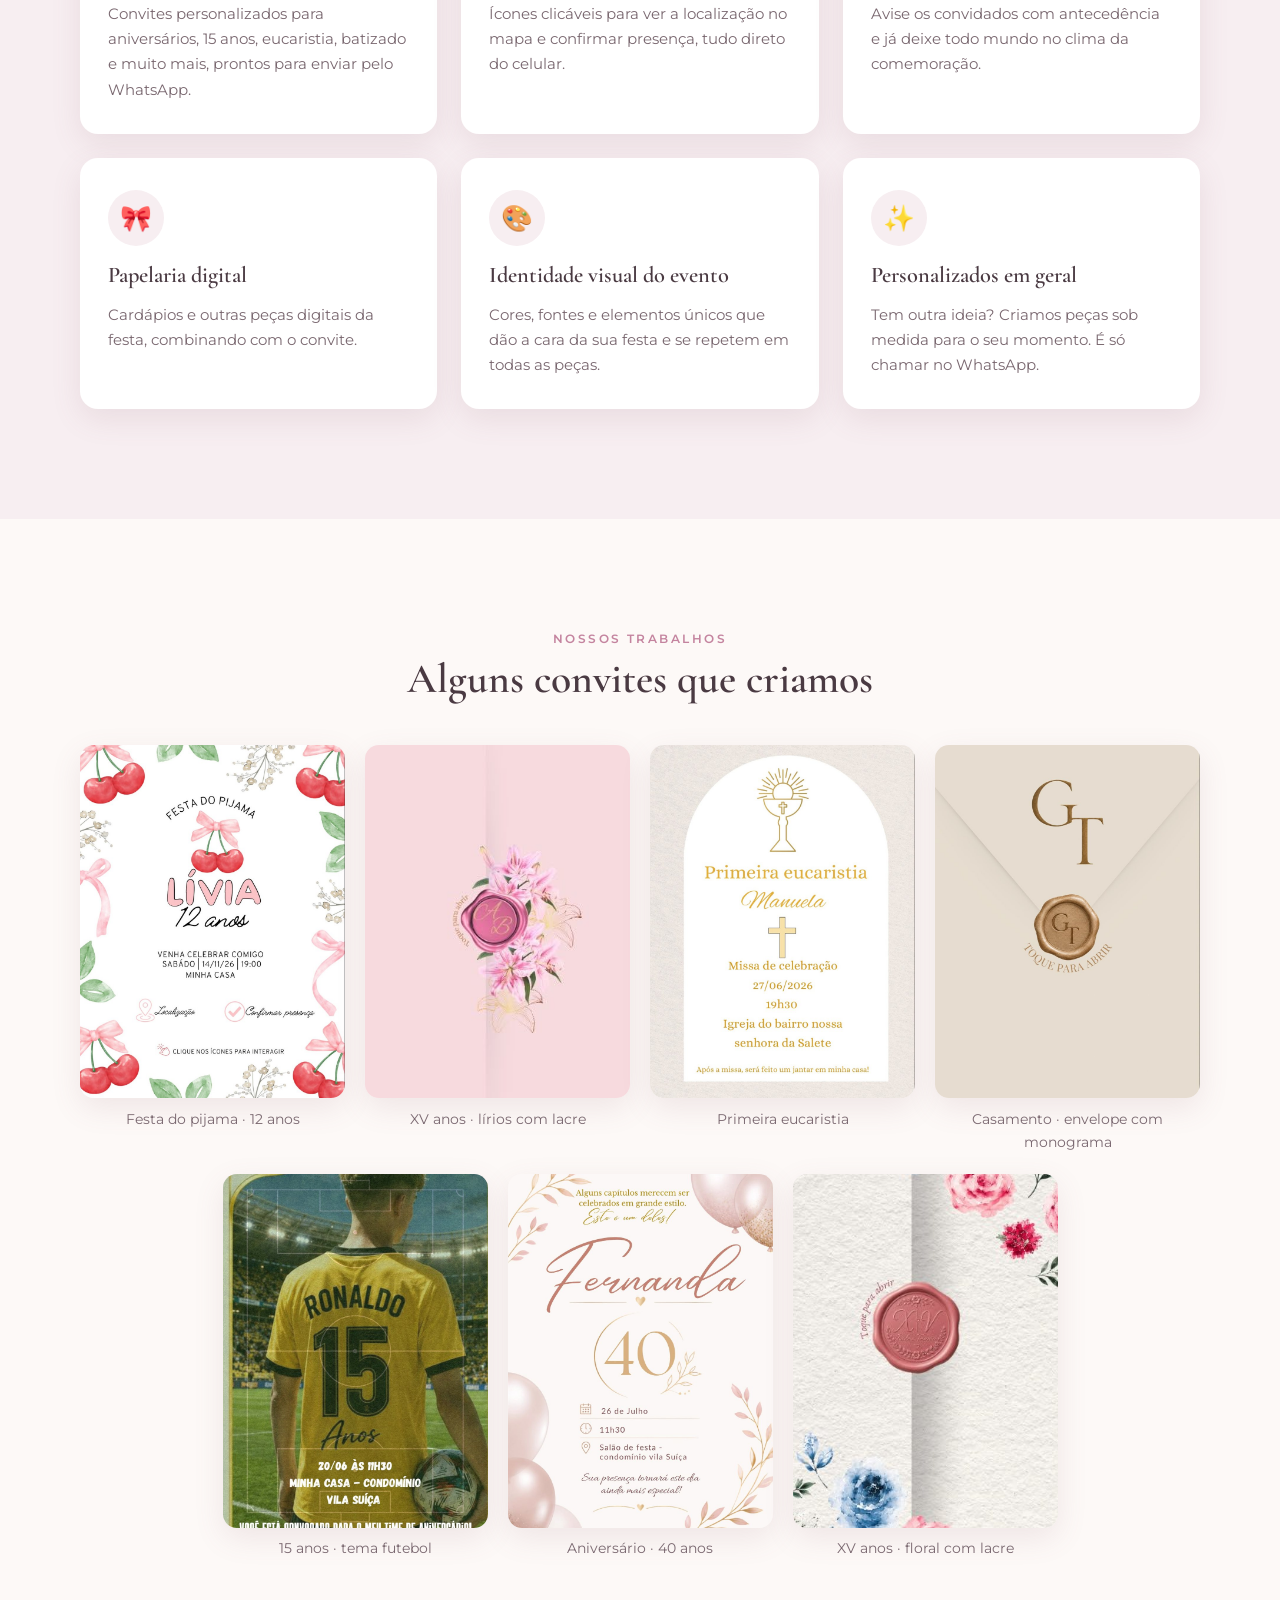
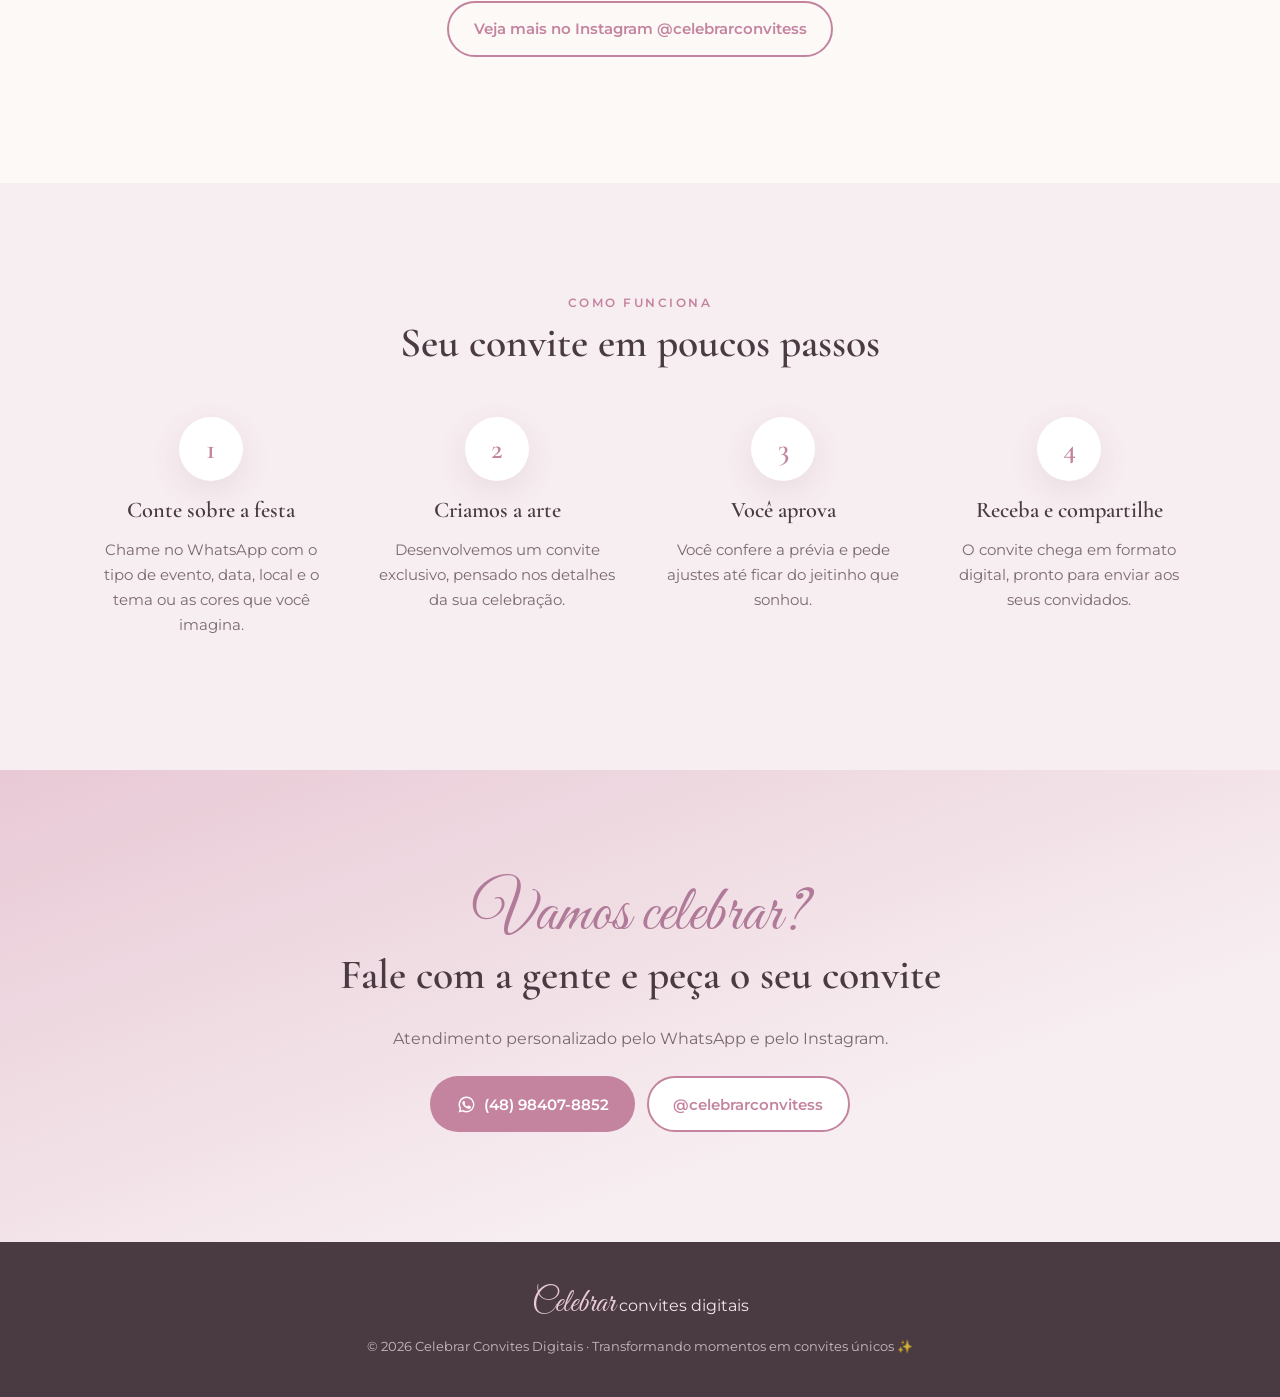
==== commit 87a479ad: "Atualiza fotos dos convites na capa e na galeria Substitui as imagens recortadas do Instagram pelas " ====
--- a/public/index.html
+++ b/public/index.html
@@ -60,7 +60,7 @@
       <div class="hero__visual" aria-hidden="true">
         <img class="hero__card hero__card--1" src="assets/img/festa-pijama-livia.jpg" alt="">
         <img class="hero__card hero__card--2" src="assets/img/eucaristia-manuela.jpg" alt="">
-        <img class="hero__card hero__card--3" src="assets/img/convite-floral-lacre.jpg" alt="">
+        <img class="hero__card hero__card--3" src="assets/img/convite-envelope-gt.jpg" alt="">
       </div>
     </div>
   </section>
@@ -130,11 +130,12 @@
       <h2 class="centro">Alguns convites que criamos</h2>
       <div class="galeria">
         <figure><img src="assets/img/festa-pijama-livia.jpg" alt="Convite de festa do pijama da Lívia, 12 anos, com tema de cerejas e laços" loading="lazy"><figcaption>Festa do pijama · 12 anos</figcaption></figure>
+        <figure><img src="assets/img/xv-anos-ana-beatriz.jpg" alt="Convite de XV anos da Ana Beatriz em rosa, com lírios e lacre" loading="lazy"><figcaption>XV anos · lírios com lacre</figcaption></figure>
+        <figure><img src="assets/img/eucaristia-manuela.jpg" alt="Convite de primeira eucaristia da Manuela em tons de dourado" loading="lazy"><figcaption>Primeira eucaristia</figcaption></figure>
+        <figure><img src="assets/img/convite-envelope-gt.jpg" alt="Convite de casamento em envelope bege com monograma GT dourado e lacre" loading="lazy"><figcaption>Casamento · envelope com monograma</figcaption></figure>
         <figure><img src="assets/img/15-anos-futebol.jpg" alt="Convite de 15 anos com tema de futebol, camisa amarela número 15" loading="lazy"><figcaption>15 anos · tema futebol</figcaption></figure>
-        <figure><img src="assets/img/eucaristia-manuela.jpg" alt="Convite de primeira eucaristia da Manuela em tons de dourado" loading="lazy"><figcaption>Primeira eucaristia</figcaption></figure>
-        <figure><img src="assets/img/save-the-date-40-fernanda.jpg" alt="Save the date de 40 anos da Fernanda em tom terracota" loading="lazy"><figcaption>Save the date · 40 anos</figcaption></figure>
-        <figure><img src="assets/img/convite-floral-lacre.jpg" alt="Convite floral com rosas azuis e rosas e lacre de cera" loading="lazy"><figcaption>Floral com lacre</figcaption></figure>
-        <figure><img src="assets/img/menu-xv-isa.jpg" alt="Cardápio personalizado de festa de XV anos com flores" loading="lazy"><figcaption>Cardápio · XV anos</figcaption></figure>
+        <figure><img src="assets/img/aniversario-40-fernanda.jpg" alt="Convite de aniversário de 40 anos da Fernanda com balões e folhagens em rosé e dourado" loading="lazy"><figcaption>Aniversário · 40 anos</figcaption></figure>
+        <figure><img src="assets/img/convite-floral-lacre.jpg" alt="Convite de XV anos floral com rosas azuis e rosas e lacre de cera" loading="lazy"><figcaption>XV anos · floral com lacre</figcaption></figure>
       </div>
       <p class="centro galeria__mais">
         <a class="btn btn--contorno" href="https://www.instagram.com/celebrarconvitess/" target="_blank" rel="noopener">Veja mais no Instagram @celebrarconvitess</a>
--- a/public/assets/css/style.css
+++ b/public/assets/css/style.css
@@ -126,8 +126,8 @@
 }
 .card p { color: var(--texto-suave); font-size: .95rem; margin: 0; }
 
-.galeria { display: grid; grid-template-columns: repeat(3, 1fr); gap: 20px; margin-top: 40px; }
-.galeria figure { margin: 0; cursor: zoom-in; }
+.galeria { --colunas: 4; --espaco: 20px; display: flex; flex-wrap: wrap; justify-content: center; gap: var(--espaco); margin-top: 40px; }
+.galeria figure { margin: 0; cursor: zoom-in; width: calc((100% - (var(--colunas) - 1) * var(--espaco)) / var(--colunas)); }
 .galeria img {
   width: 100%; aspect-ratio: 3 / 4; object-fit: cover; border-radius: 14px;
   box-shadow: var(--sombra); transition: transform .3s;
@@ -186,6 +186,7 @@
 
 /* Responsivo */
 @media (max-width: 900px) {
+  .galeria { --colunas: 3; }
   .hero__inner { grid-template-columns: 1fr; text-align: center; }
   .hero__desc { margin-inline: auto; }
   .hero__acoes { justify-content: center; }
@@ -213,7 +214,7 @@
 }
 @media (max-width: 560px) {
   .cards { grid-template-columns: 1fr; }
-  .galeria { grid-template-columns: repeat(2, 1fr); gap: 12px; }
+  .galeria { --colunas: 2; --espaco: 12px; }
   .passos { grid-template-columns: 1fr; }
   .hero__visual { height: 300px; }
 }
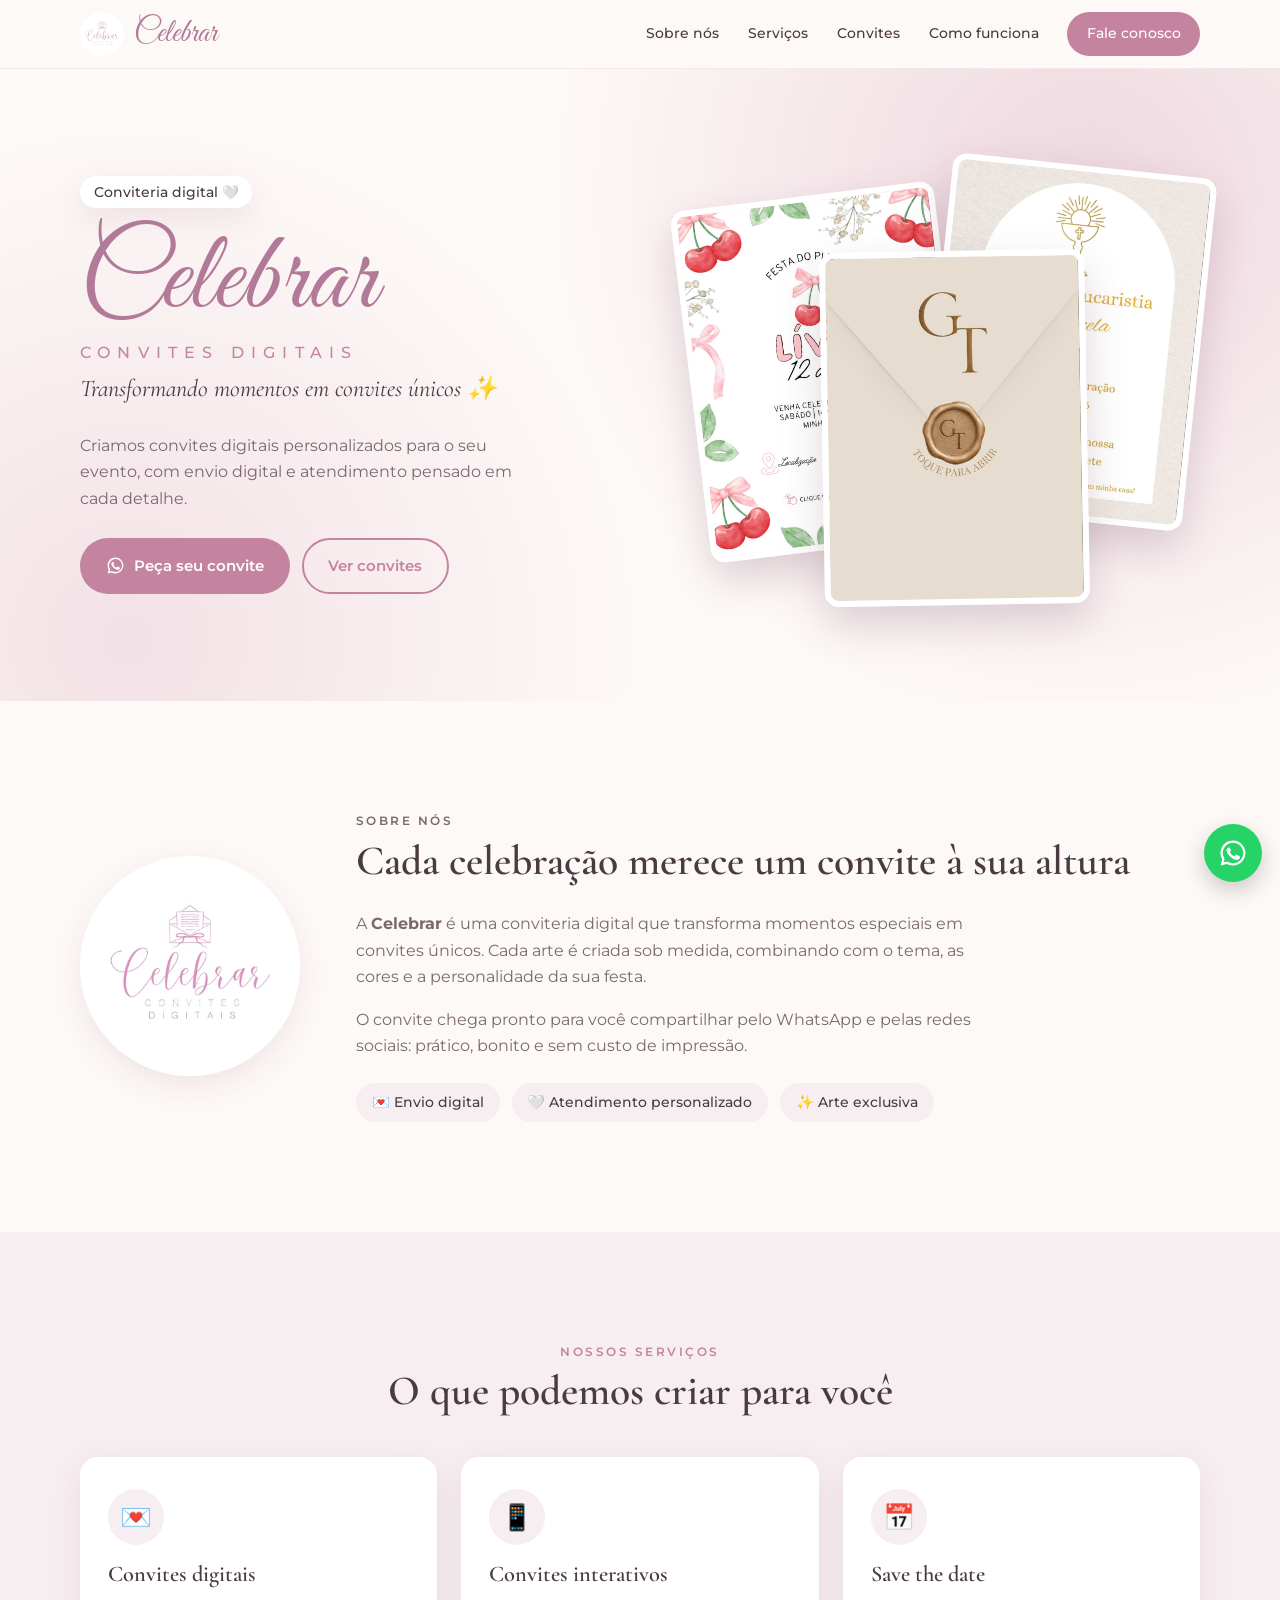
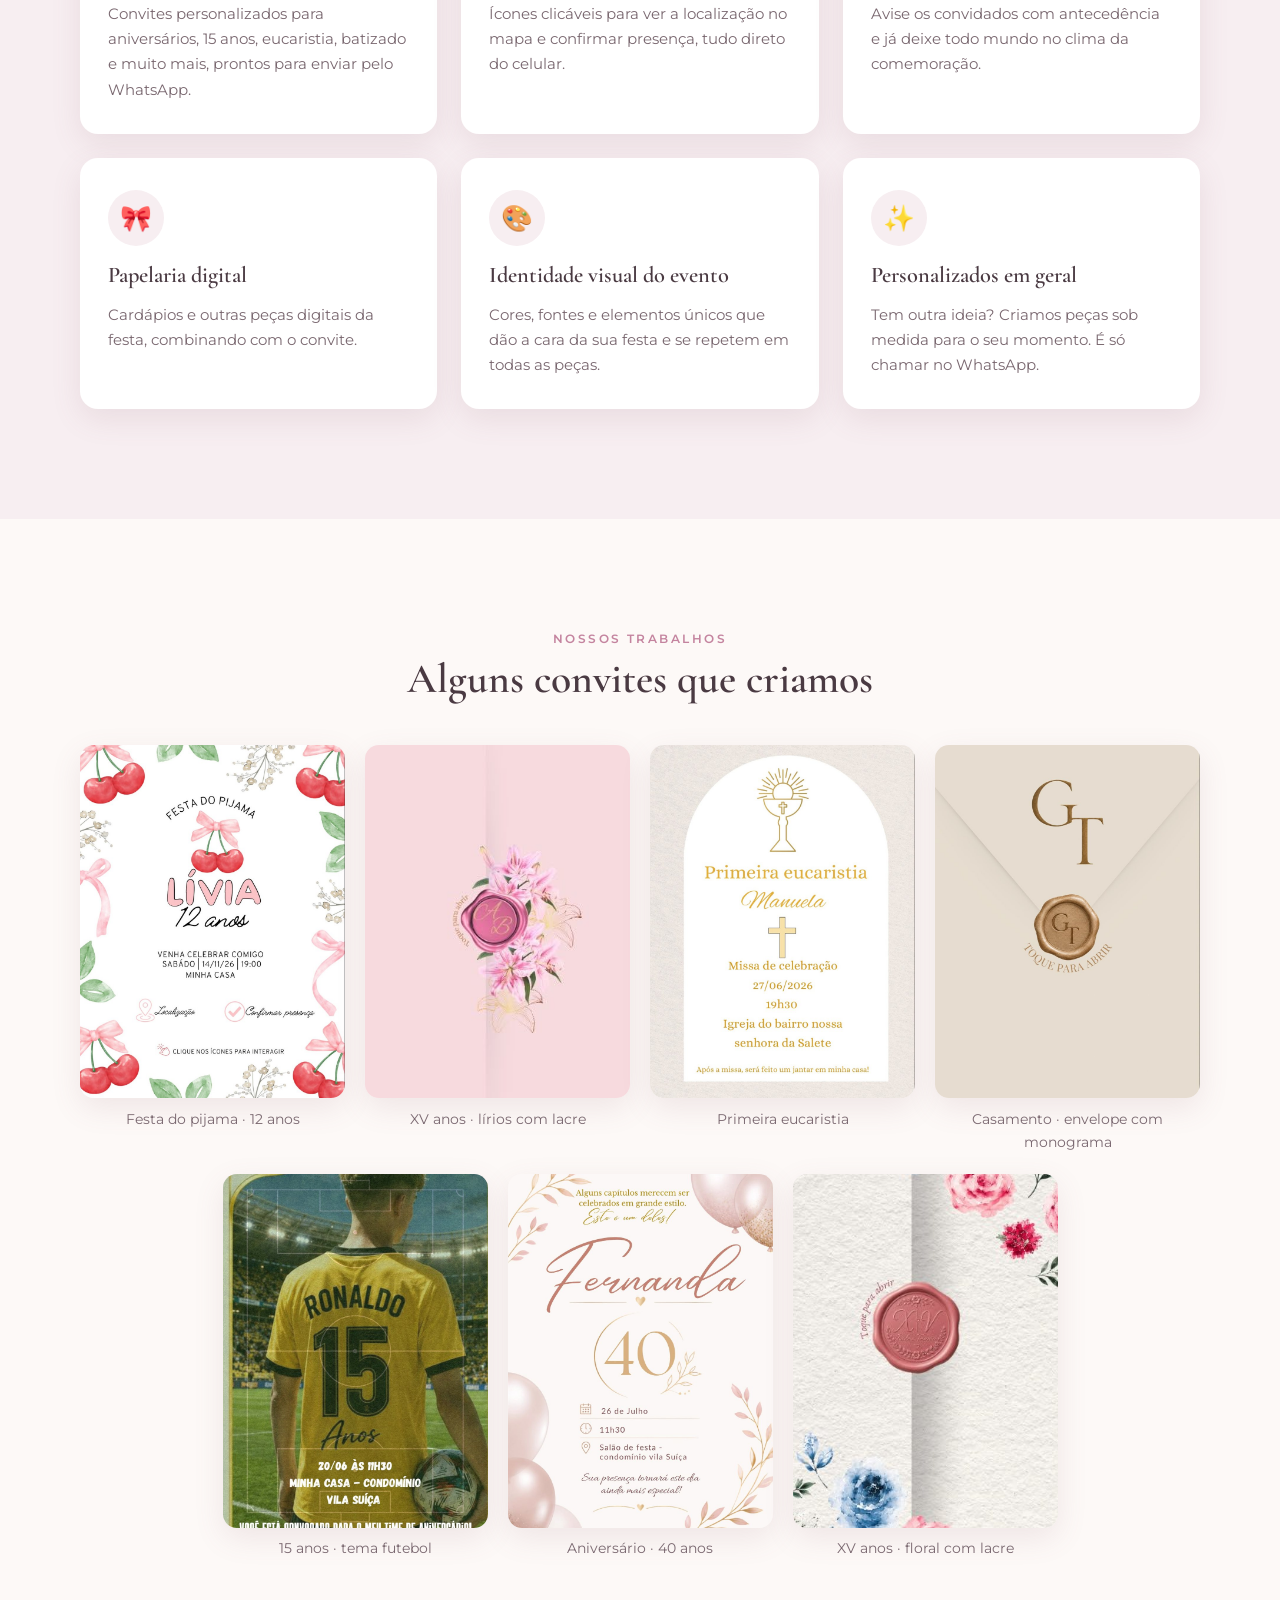
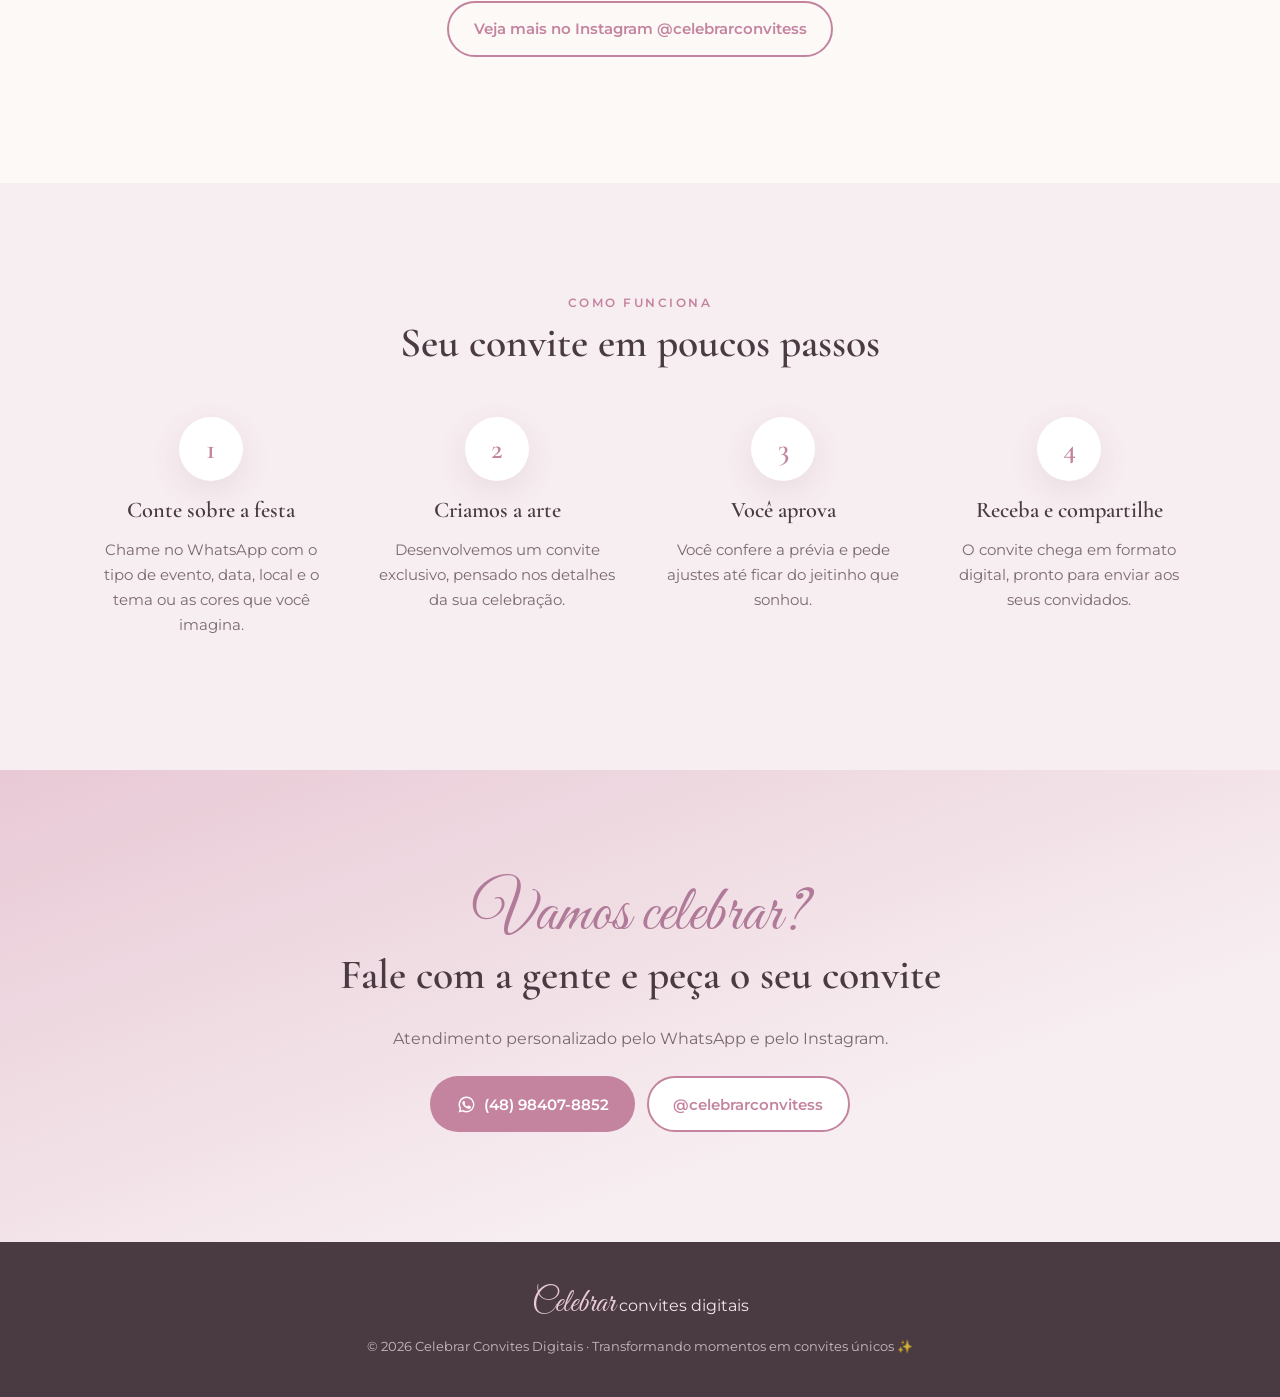
==== commit f4b3652e: "Prepara o site para o Google Adiciona robots.txt e sitemap.xml, define convitescelebrar.com.br como " ====
--- a/public/index.html
+++ b/public/index.html
@@ -4,10 +4,15 @@
   <meta charset="utf-8">
   <meta name="viewport" content="width=device-width, initial-scale=1">
   <title>Celebrar Convites Digitais | Conviteria digital</title>
-  <meta name="description" content="Celebrar Convites Digitais: transformando momentos em convites únicos. Convites digitais personalizados para aniversários, 15 anos, primeira eucaristia, save the date e mais. Envio digital e atendimento personalizado.">
+  <meta name="description" content="Celebrar Convites Digitais: transformando momentos em convites únicos. Convites digitais e interativos, save the date, papelaria digital e identidade visual para aniversários, 15 anos, casamento, eucaristia e mais. Envio digital e atendimento personalizado.">
+  <link rel="canonical" href="https://convitescelebrar.com.br/">
+  <meta property="og:type" content="website">
+  <meta property="og:locale" content="pt_BR">
+  <meta property="og:url" content="https://convitescelebrar.com.br/">
+  <meta property="og:site_name" content="Celebrar Convites Digitais">
   <meta property="og:title" content="Celebrar Convites Digitais">
   <meta property="og:description" content="Transformando momentos em convites únicos ✨ Envio digital | atendimento personalizado.">
-  <meta property="og:image" content="assets/img/logo.jpg">
+  <meta property="og:image" content="https://convitescelebrar.com.br/assets/img/logo.jpg">
   <meta name="theme-color" content="#f7eef1">
   <link rel="icon" href="assets/img/logo.jpg">
   <link rel="preconnect" href="https://fonts.googleapis.com">
